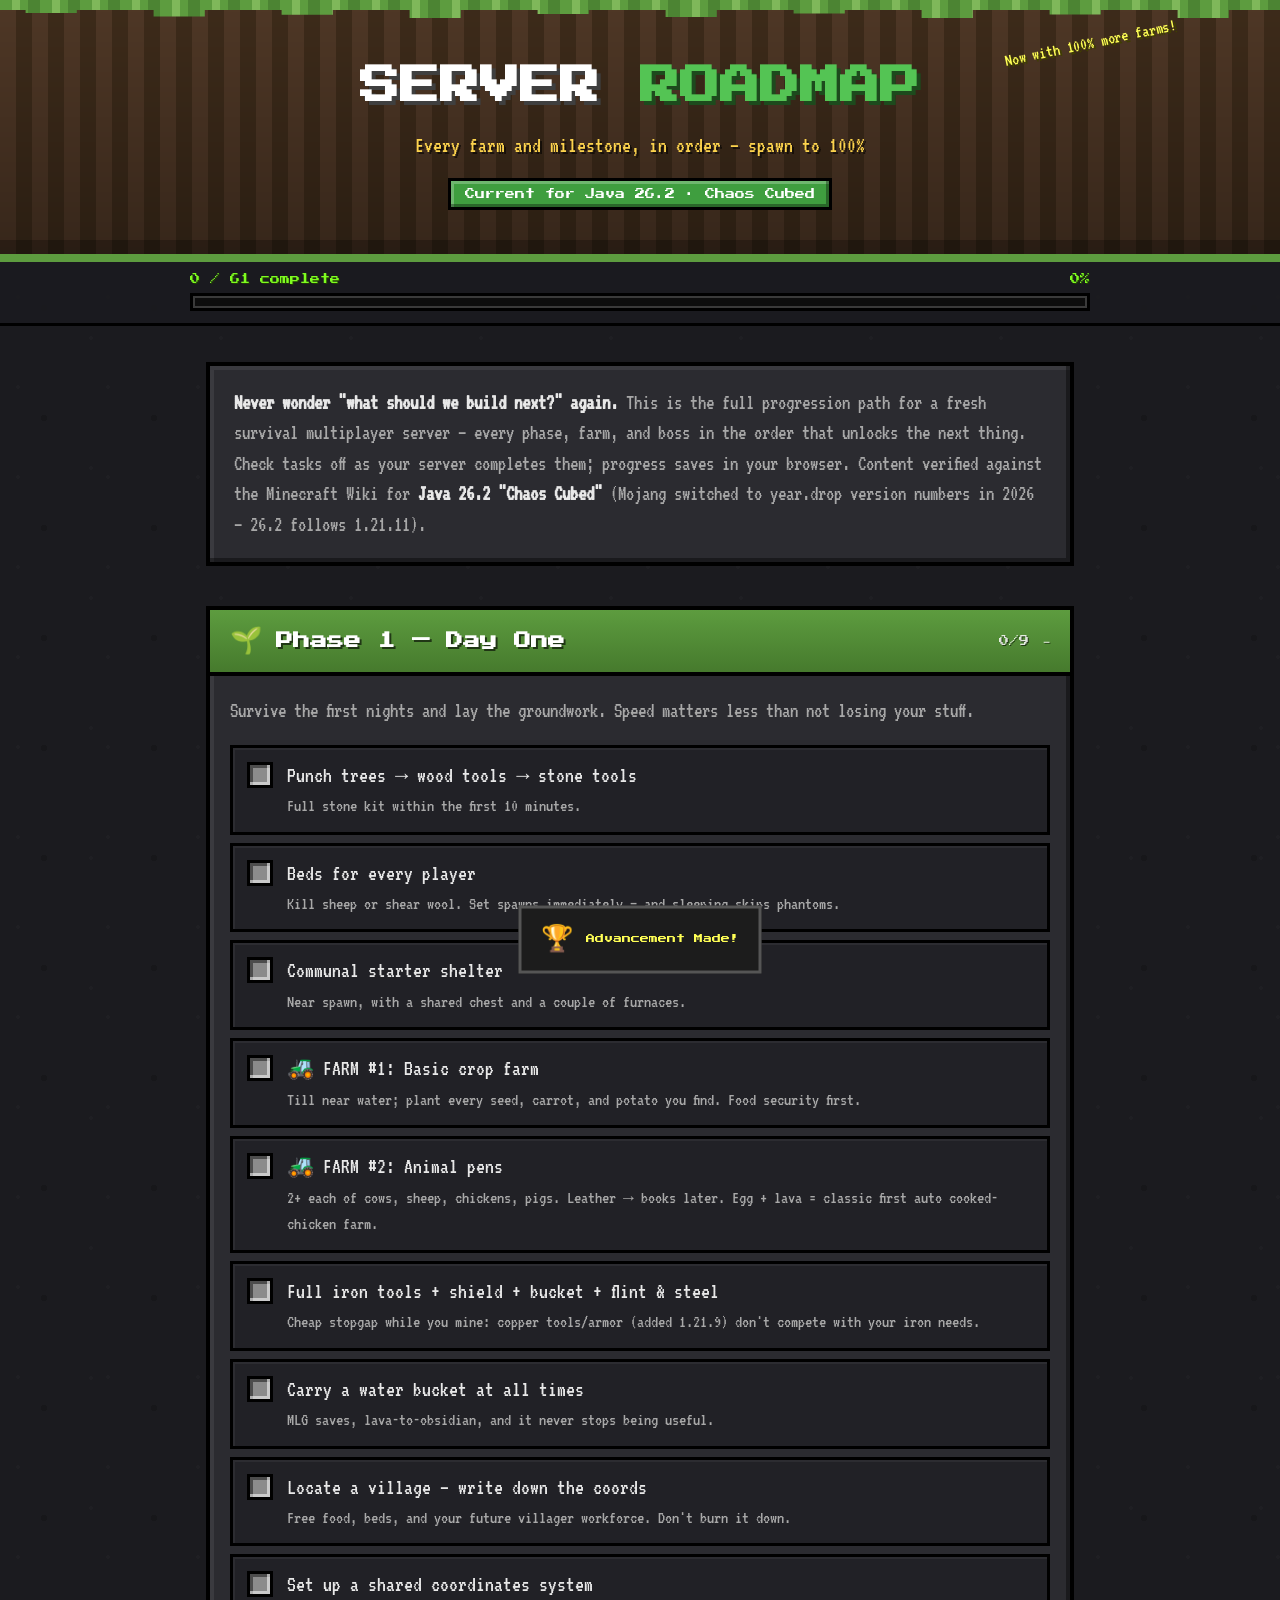
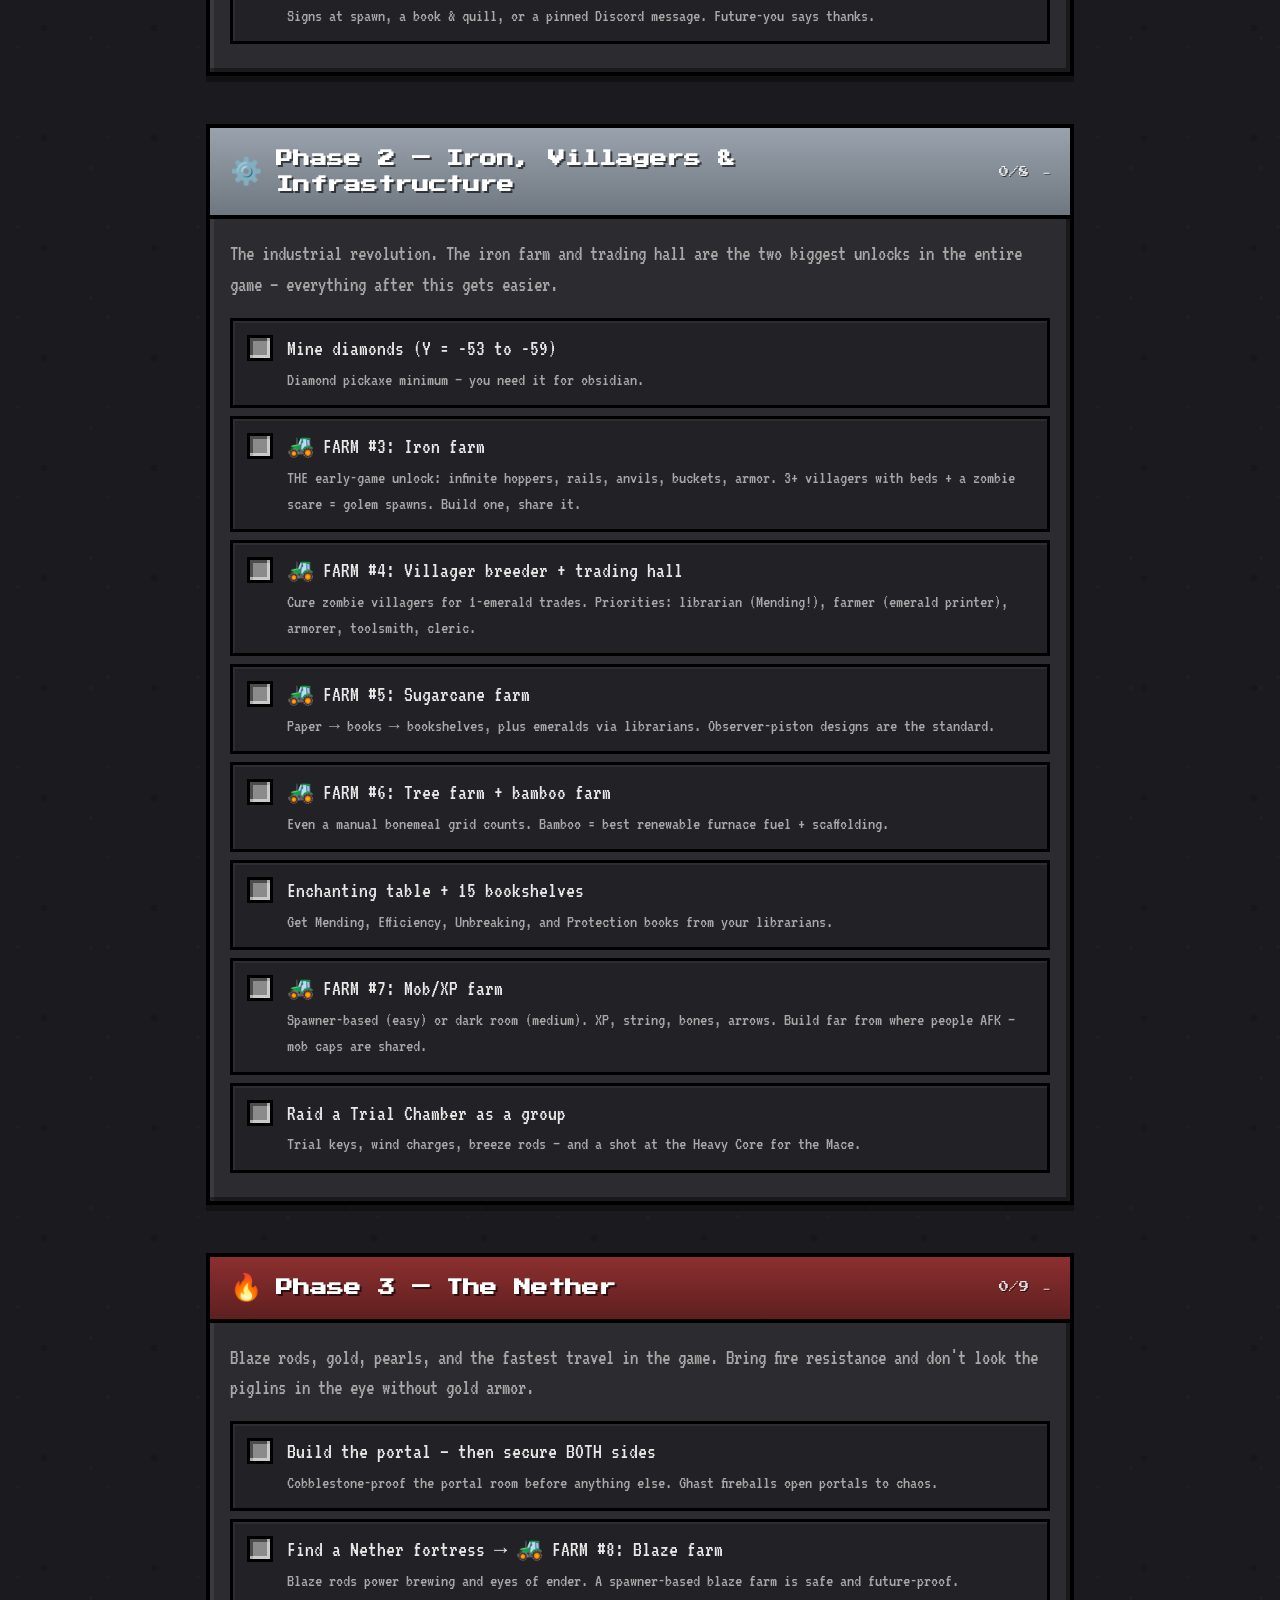
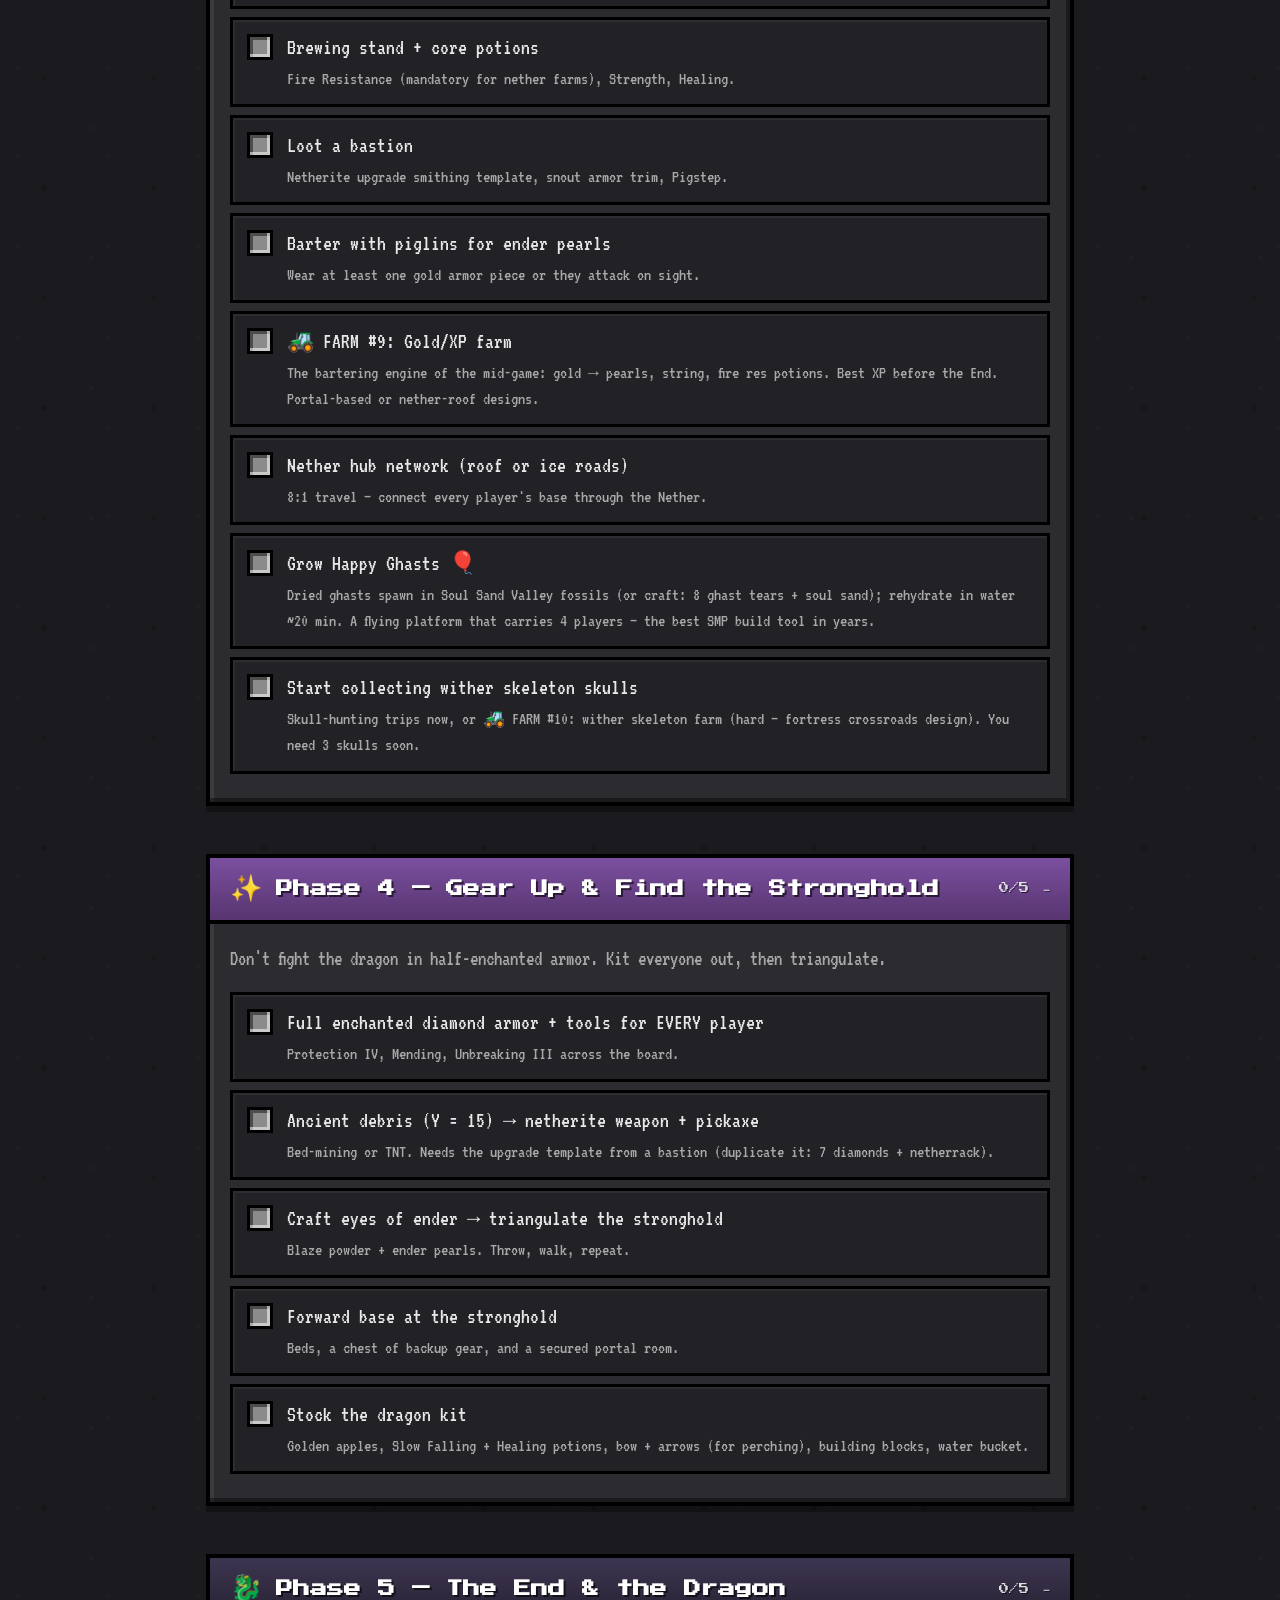
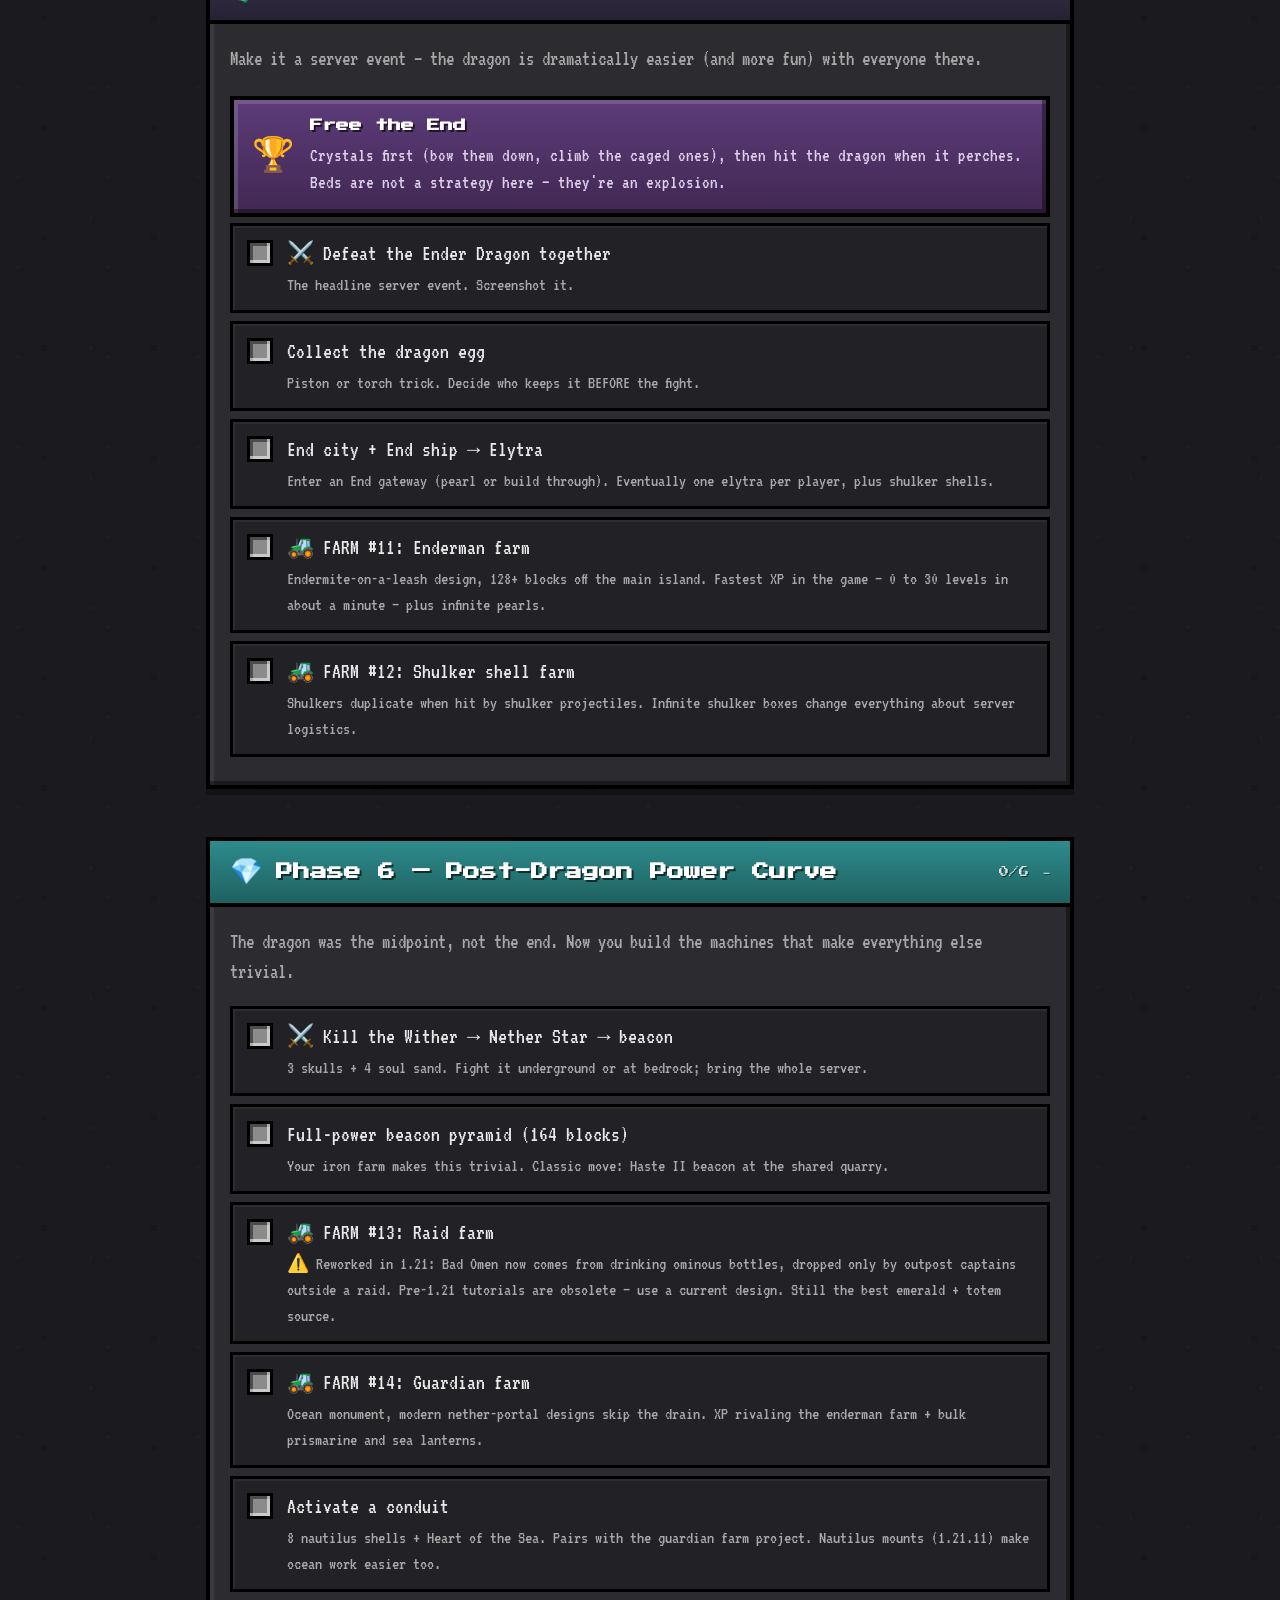
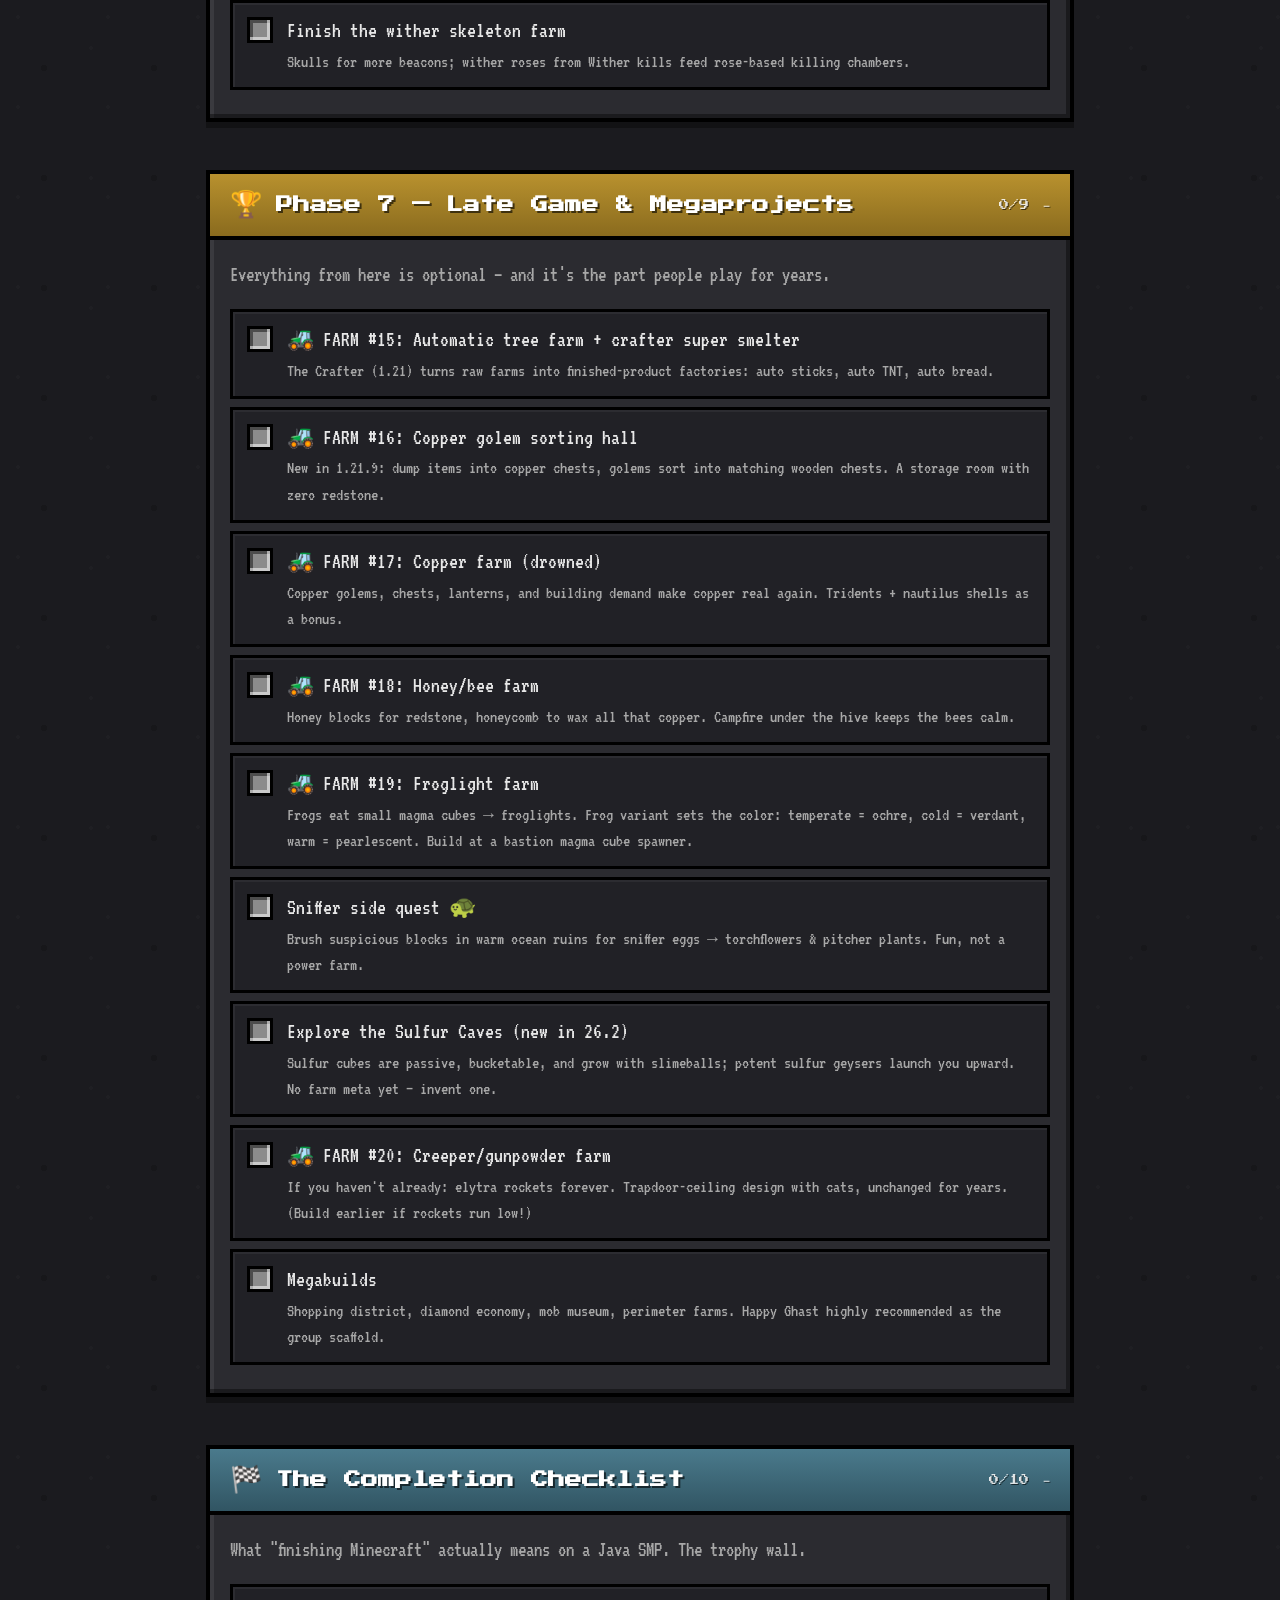
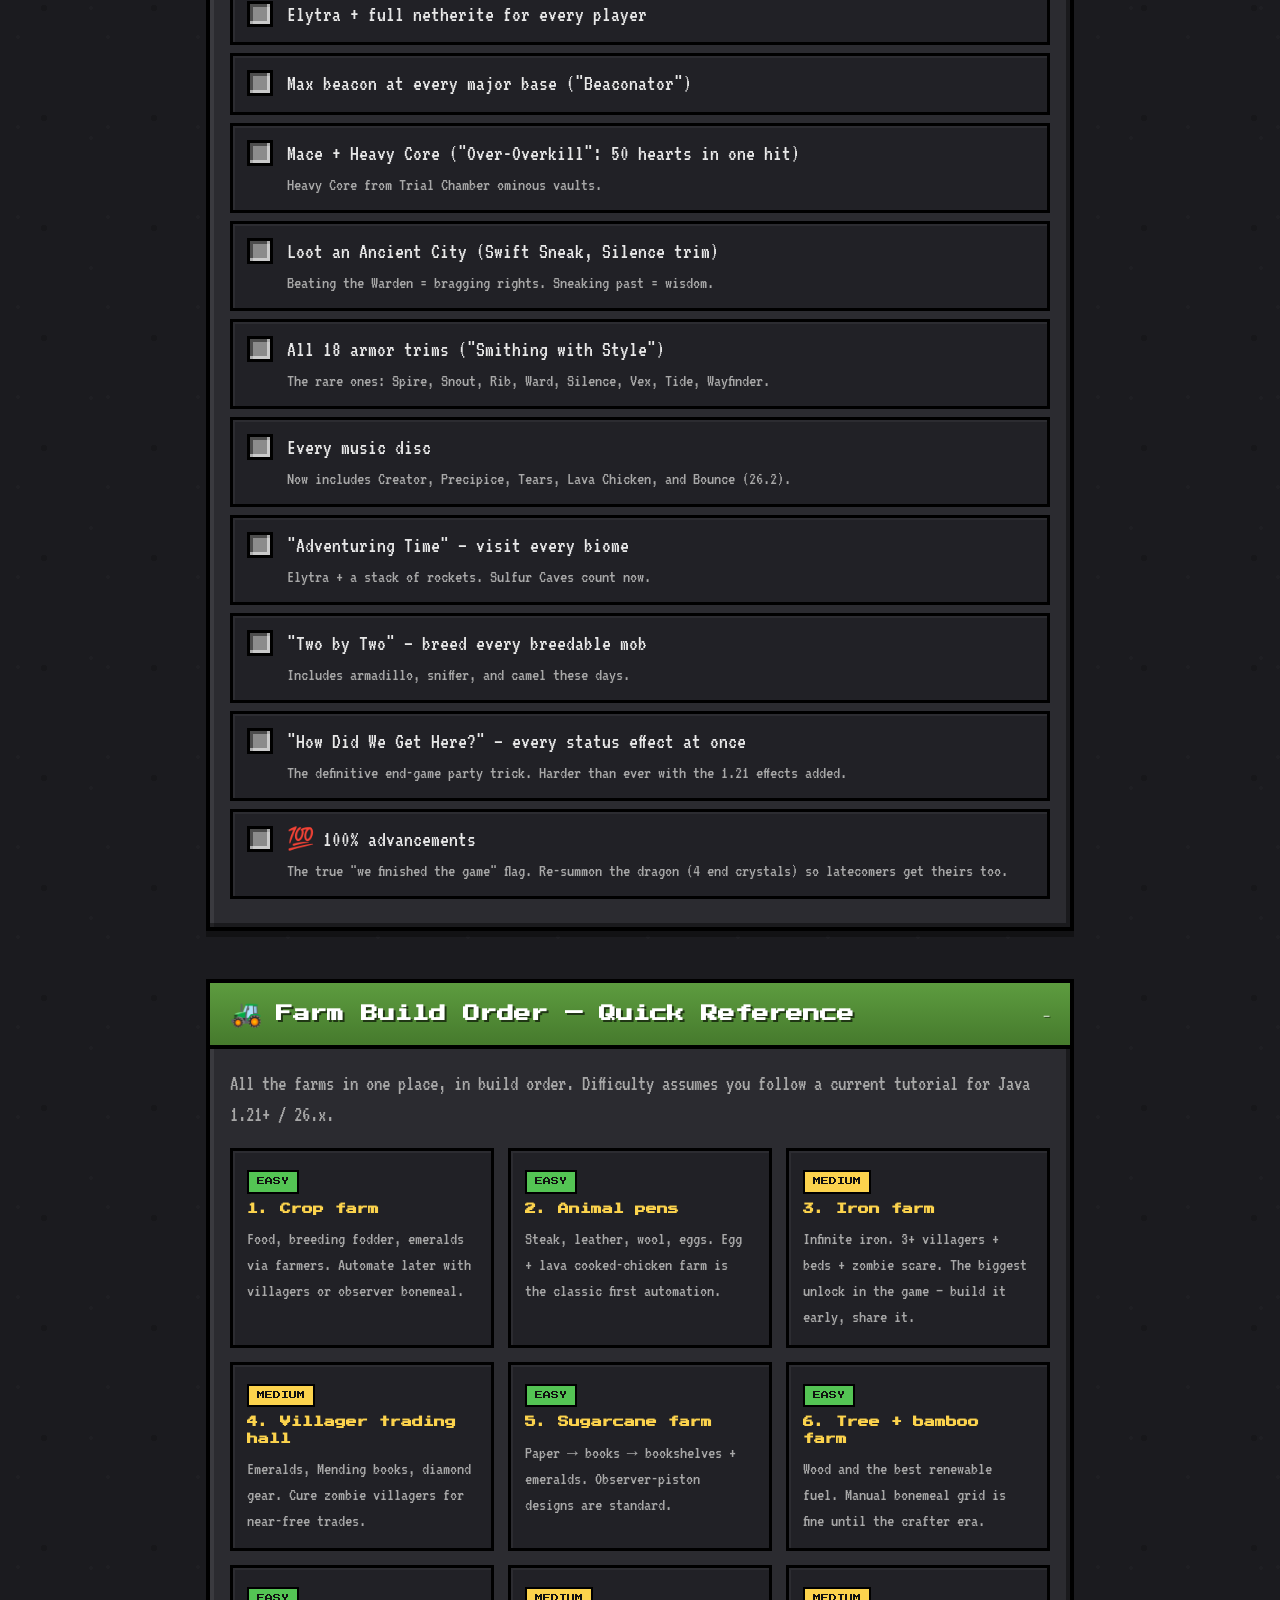
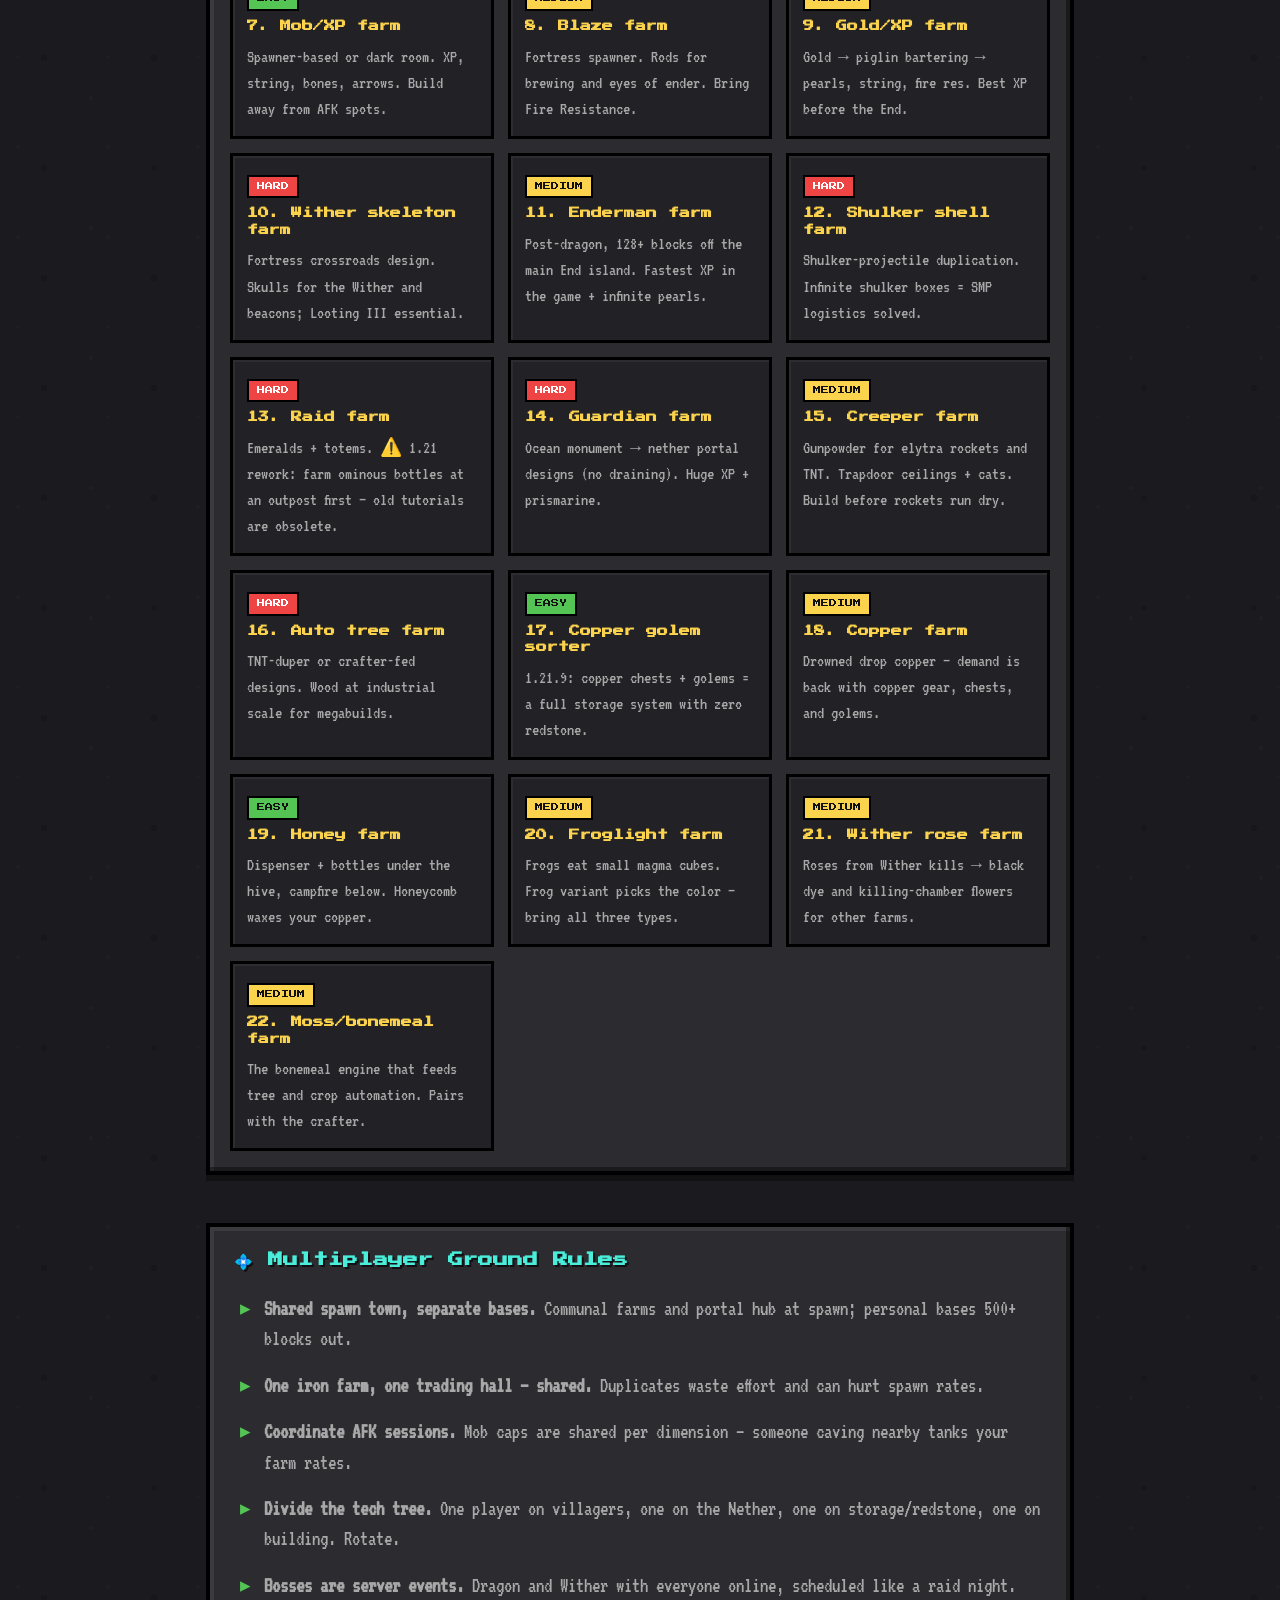
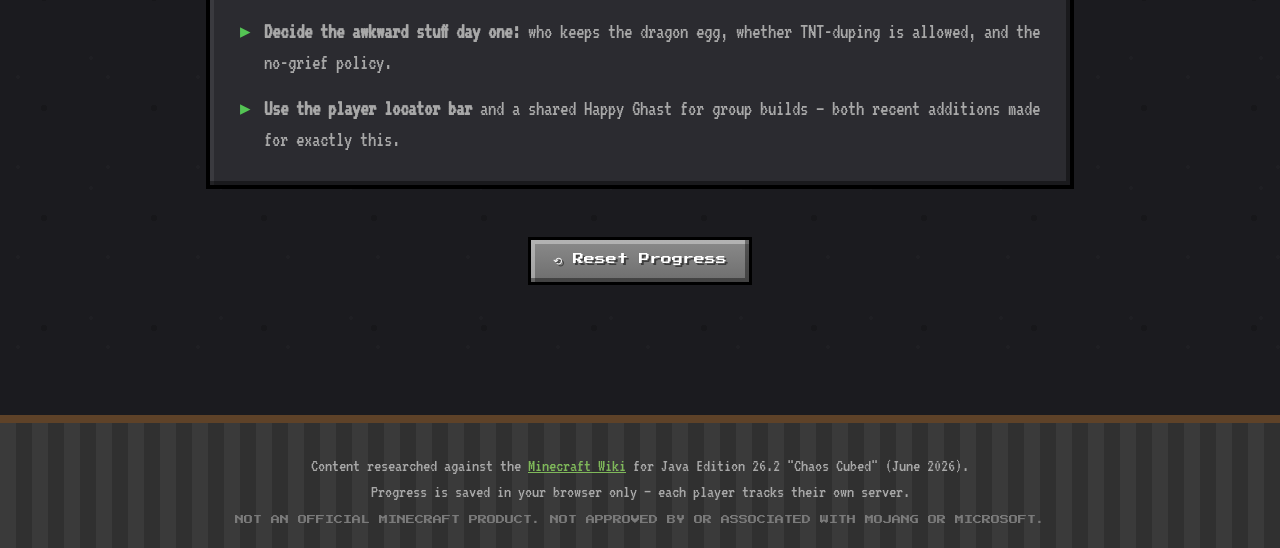
==== index.html @ c0d3e0d9 "Minecraft SMP server roadmap site — ordered farms and milestones for Java 26.2 Co-Authored-By: Claud" ====
<!DOCTYPE html>
<html lang="en">
<head>
  <meta charset="UTF-8">
  <meta name="viewport" content="width=device-width, initial-scale=1.0">
  <title>Server Roadmap — Spawn to 100%</title>
  <meta name="description" content="An ordered Minecraft survival multiplayer roadmap: every farm to build and every milestone to hit, from punching your first tree to 100% completion. Current for Java 26.2 (Chaos Cubed).">
  <link rel="icon" href="data:image/svg+xml,<svg xmlns=%22http://www.w3.org/2000/svg%22 viewBox=%220 0 100 100%22><text y=%22.9em%22 font-size=%2290%22>⛏️</text></svg>">
  <link rel="preconnect" href="https://fonts.googleapis.com">
  <link rel="preconnect" href="https://fonts.gstatic.com" crossorigin>
  <link href="https://fonts.googleapis.com/css2?family=Press+Start+2P&family=VT323&display=swap" rel="stylesheet">
  <link rel="stylesheet" href="style.css">
</head>
<body>

<header>
  <span class="splash" id="splash">Also try beating the game!</span>
  <h1>SERVER <span class="accent">ROADMAP</span></h1>
  <p class="subtitle">Every farm and milestone, in order — spawn to 100%</p>
  <span class="version-badge">Current for Java 26.2 · Chaos Cubed</span>
</header>

<div class="progress-wrap">
  <div class="progress-inner">
    <div class="progress-label">
      <span id="progress-text">0 / 0 complete</span>
      <span id="progress-pct">0%</span>
    </div>
    <div class="xp-bar"><div class="xp-fill" id="xp-fill"></div></div>
  </div>
</div>

<main>

  <section class="intro">
    <p><strong>Never wonder "what should we build next?" again.</strong> This is the full progression path for a fresh survival multiplayer server — every phase, farm, and boss in the order that unlocks the next thing. Check tasks off as your server completes them; progress saves in your browser. Content verified against the Minecraft Wiki for <strong>Java 26.2 "Chaos Cubed"</strong> (Mojang switched to year.drop version numbers in 2026 — 26.2 follows 1.21.11).</p>
  </section>

  <!-- ================= PHASE 1 ================= -->
  <section class="phase" data-theme="grass">
    <div class="phase-header">
      <span class="phase-icon">🌱</span>
      <h2>Phase 1 — Day One</h2>
      <span class="phase-count">0/9</span>
      <span class="phase-toggle">−</span>
    </div>
    <div class="phase-body">
      <p class="phase-desc">Survive the first nights and lay the groundwork. Speed matters less than not losing your stuff.</p>
      <ul class="task-list">
        <li class="task" data-id="p1-tools"><input type="checkbox"><div class="task-text"><div class="task-title">Punch trees → wood tools → stone tools</div><div class="task-note">Full stone kit within the first 10 minutes.</div></div></li>
        <li class="task" data-id="p1-beds"><input type="checkbox"><div class="task-text"><div class="task-title">Beds for every player</div><div class="task-note">Kill sheep or shear wool. Set spawns immediately — and sleeping skips phantoms.</div></div></li>
        <li class="task" data-id="p1-shelter"><input type="checkbox"><div class="task-text"><div class="task-title">Communal starter shelter</div><div class="task-note">Near spawn, with a shared chest and a couple of furnaces.</div></div></li>
        <li class="task" data-id="p1-crops"><input type="checkbox"><div class="task-text"><div class="task-title">🚜 FARM #1: Basic crop farm</div><div class="task-note">Till near water; plant every seed, carrot, and potato you find. Food security first.</div></div></li>
        <li class="task" data-id="p1-animals"><input type="checkbox"><div class="task-text"><div class="task-title">🚜 FARM #2: Animal pens</div><div class="task-note">2+ each of cows, sheep, chickens, pigs. Leather → books later. Egg + lava = classic first auto cooked-chicken farm.</div></div></li>
        <li class="task" data-id="p1-iron"><input type="checkbox"><div class="task-text"><div class="task-title">Full iron tools + shield + bucket + flint &amp; steel</div><div class="task-note">Cheap stopgap while you mine: copper tools/armor (added 1.21.9) don't compete with your iron needs.</div></div></li>
        <li class="task" data-id="p1-water"><input type="checkbox"><div class="task-text"><div class="task-title">Carry a water bucket at all times</div><div class="task-note">MLG saves, lava-to-obsidian, and it never stops being useful.</div></div></li>
        <li class="task" data-id="p1-village"><input type="checkbox"><div class="task-text"><div class="task-title">Locate a village — write down the coords</div><div class="task-note">Free food, beds, and your future villager workforce. Don't burn it down.</div></div></li>
        <li class="task" data-id="p1-coords"><input type="checkbox"><div class="task-text"><div class="task-title">Set up a shared coordinates system</div><div class="task-note">Signs at spawn, a book &amp; quill, or a pinned Discord message. Future-you says thanks.</div></div></li>
      </ul>
    </div>
  </section>

  <!-- ================= PHASE 2 ================= -->
  <section class="phase" data-theme="iron">
    <div class="phase-header">
      <span class="phase-icon">⚙️</span>
      <h2>Phase 2 — Iron, Villagers &amp; Infrastructure</h2>
      <span class="phase-count">0/8</span>
      <span class="phase-toggle">−</span>
    </div>
    <div class="phase-body">
      <p class="phase-desc">The industrial revolution. The iron farm and trading hall are the two biggest unlocks in the entire game — everything after this gets easier.</p>
      <ul class="task-list">
        <li class="task" data-id="p2-diamonds"><input type="checkbox"><div class="task-text"><div class="task-title">Mine diamonds (Y = -53 to -59)</div><div class="task-note">Diamond pickaxe minimum — you need it for obsidian.</div></div></li>
        <li class="task" data-id="p2-ironfarm"><input type="checkbox"><div class="task-text"><div class="task-title">🚜 FARM #3: Iron farm</div><div class="task-note">THE early-game unlock: infinite hoppers, rails, anvils, buckets, armor. 3+ villagers with beds + a zombie scare = golem spawns. Build one, share it.</div></div></li>
        <li class="task" data-id="p2-trading"><input type="checkbox"><div class="task-text"><div class="task-title">🚜 FARM #4: Villager breeder + trading hall</div><div class="task-note">Cure zombie villagers for 1-emerald trades. Priorities: librarian (Mending!), farmer (emerald printer), armorer, toolsmith, cleric.</div></div></li>
        <li class="task" data-id="p2-sugarcane"><input type="checkbox"><div class="task-text"><div class="task-title">🚜 FARM #5: Sugarcane farm</div><div class="task-note">Paper → books → bookshelves, plus emeralds via librarians. Observer-piston designs are the standard.</div></div></li>
        <li class="task" data-id="p2-trees"><input type="checkbox"><div class="task-text"><div class="task-title">🚜 FARM #6: Tree farm + bamboo farm</div><div class="task-note">Even a manual bonemeal grid counts. Bamboo = best renewable furnace fuel + scaffolding.</div></div></li>
        <li class="task" data-id="p2-enchant"><input type="checkbox"><div class="task-text"><div class="task-title">Enchanting table + 15 bookshelves</div><div class="task-note">Get Mending, Efficiency, Unbreaking, and Protection books from your librarians.</div></div></li>
        <li class="task" data-id="p2-mobfarm"><input type="checkbox"><div class="task-text"><div class="task-title">🚜 FARM #7: Mob/XP farm</div><div class="task-note">Spawner-based (easy) or dark room (medium). XP, string, bones, arrows. Build far from where people AFK — mob caps are shared.</div></div></li>
        <li class="task" data-id="p2-trial"><input type="checkbox"><div class="task-text"><div class="task-title">Raid a Trial Chamber as a group</div><div class="task-note">Trial keys, wind charges, breeze rods — and a shot at the Heavy Core for the Mace.</div></div></li>
      </ul>
    </div>
  </section>

  <!-- ================= PHASE 3 ================= -->
  <section class="phase" data-theme="nether">
    <div class="phase-header">
      <span class="phase-icon">🔥</span>
      <h2>Phase 3 — The Nether</h2>
      <span class="phase-count">0/9</span>
      <span class="phase-toggle">−</span>
    </div>
    <div class="phase-body">
      <p class="phase-desc">Blaze rods, gold, pearls, and the fastest travel in the game. Bring fire resistance and don't look the piglins in the eye without gold armor.</p>
      <ul class="task-list">
        <li class="task" data-id="p3-portal"><input type="checkbox"><div class="task-text"><div class="task-title">Build the portal — then secure BOTH sides</div><div class="task-note">Cobblestone-proof the portal room before anything else. Ghast fireballs open portals to chaos.</div></div></li>
        <li class="task" data-id="p3-fortress"><input type="checkbox"><div class="task-text"><div class="task-title">Find a Nether fortress → 🚜 FARM #8: Blaze farm</div><div class="task-note">Blaze rods power brewing and eyes of ender. A spawner-based blaze farm is safe and future-proof.</div></div></li>
        <li class="task" data-id="p3-brewing"><input type="checkbox"><div class="task-text"><div class="task-title">Brewing stand + core potions</div><div class="task-note">Fire Resistance (mandatory for nether farms), Strength, Healing.</div></div></li>
        <li class="task" data-id="p3-bastion"><input type="checkbox"><div class="task-text"><div class="task-title">Loot a bastion</div><div class="task-note">Netherite upgrade smithing template, snout armor trim, Pigstep.</div></div></li>
        <li class="task" data-id="p3-barter"><input type="checkbox"><div class="task-text"><div class="task-title">Barter with piglins for ender pearls</div><div class="task-note">Wear at least one gold armor piece or they attack on sight.</div></div></li>
        <li class="task" data-id="p3-goldfarm"><input type="checkbox"><div class="task-text"><div class="task-title">🚜 FARM #9: Gold/XP farm</div><div class="task-note">The bartering engine of the mid-game: gold → pearls, string, fire res potions. Best XP before the End. Portal-based or nether-roof designs.</div></div></li>
        <li class="task" data-id="p3-hub"><input type="checkbox"><div class="task-text"><div class="task-title">Nether hub network (roof or ice roads)</div><div class="task-note">8:1 travel — connect every player's base through the Nether.</div></div></li>
        <li class="task" data-id="p3-ghast"><input type="checkbox"><div class="task-text"><div class="task-title">Grow Happy Ghasts 🎈</div><div class="task-note">Dried ghasts spawn in Soul Sand Valley fossils (or craft: 8 ghast tears + soul sand); rehydrate in water ~20 min. A flying platform that carries 4 players — the best SMP build tool in years.</div></div></li>
        <li class="task" data-id="p3-wskulls"><input type="checkbox"><div class="task-text"><div class="task-title">Start collecting wither skeleton skulls</div><div class="task-note">Skull-hunting trips now, or 🚜 FARM #10: wither skeleton farm (hard — fortress crossroads design). You need 3 skulls soon.</div></div></li>
      </ul>
    </div>
  </section>

  <!-- ================= PHASE 4 ================= -->
  <section class="phase" data-theme="enchant">
    <div class="phase-header">
      <span class="phase-icon">✨</span>
      <h2>Phase 4 — Gear Up &amp; Find the Stronghold</h2>
      <span class="phase-count">0/5</span>
      <span class="phase-toggle">−</span>
    </div>
    <div class="phase-body">
      <p class="phase-desc">Don't fight the dragon in half-enchanted armor. Kit everyone out, then triangulate.</p>
      <ul class="task-list">
        <li class="task" data-id="p4-armor"><input type="checkbox"><div class="task-text"><div class="task-title">Full enchanted diamond armor + tools for EVERY player</div><div class="task-note">Protection IV, Mending, Unbreaking III across the board.</div></div></li>
        <li class="task" data-id="p4-netherite"><input type="checkbox"><div class="task-text"><div class="task-title">Ancient debris (Y = 15) → netherite weapon + pickaxe</div><div class="task-note">Bed-mining or TNT. Needs the upgrade template from a bastion (duplicate it: 7 diamonds + netherrack).</div></div></li>
        <li class="task" data-id="p4-eyes"><input type="checkbox"><div class="task-text"><div class="task-title">Craft eyes of ender → triangulate the stronghold</div><div class="task-note">Blaze powder + ender pearls. Throw, walk, repeat.</div></div></li>
        <li class="task" data-id="p4-base"><input type="checkbox"><div class="task-text"><div class="task-title">Forward base at the stronghold</div><div class="task-note">Beds, a chest of backup gear, and a secured portal room.</div></div></li>
        <li class="task" data-id="p4-stock"><input type="checkbox"><div class="task-text"><div class="task-title">Stock the dragon kit</div><div class="task-note">Golden apples, Slow Falling + Healing potions, bow + arrows (for perching), building blocks, water bucket.</div></div></li>
      </ul>
    </div>
  </section>

  <!-- ================= PHASE 5 ================= -->
  <section class="phase" data-theme="end">
    <div class="phase-header">
      <span class="phase-icon">🐉</span>
      <h2>Phase 5 — The End &amp; the Dragon</h2>
      <span class="phase-count">0/5</span>
      <span class="phase-toggle">−</span>
    </div>
    <div class="phase-body">
      <p class="phase-desc">Make it a server event — the dragon is dramatically easier (and more fun) with everyone there.</p>
      <div class="milestone">
        <span class="m-icon">🏆</span>
        <div class="m-text"><h3>Free the End</h3><p>Crystals first (bow them down, climb the caged ones), then hit the dragon when it perches. Beds are not a strategy here — they're an explosion.</p></div>
      </div>
      <ul class="task-list">
        <li class="task" data-id="p5-dragon"><input type="checkbox"><div class="task-text"><div class="task-title">⚔️ Defeat the Ender Dragon together</div><div class="task-note">The headline server event. Screenshot it.</div></div></li>
        <li class="task" data-id="p5-egg"><input type="checkbox"><div class="task-text"><div class="task-title">Collect the dragon egg</div><div class="task-note">Piston or torch trick. Decide who keeps it BEFORE the fight.</div></div></li>
        <li class="task" data-id="p5-elytra"><input type="checkbox"><div class="task-text"><div class="task-title">End city + End ship → Elytra</div><div class="task-note">Enter an End gateway (pearl or build through). Eventually one elytra per player, plus shulker shells.</div></div></li>
        <li class="task" data-id="p5-enderman"><input type="checkbox"><div class="task-text"><div class="task-title">🚜 FARM #11: Enderman farm</div><div class="task-note">Endermite-on-a-leash design, 128+ blocks off the main island. Fastest XP in the game — 0 to 30 levels in about a minute — plus infinite pearls.</div></div></li>
        <li class="task" data-id="p5-shulker"><input type="checkbox"><div class="task-text"><div class="task-title">🚜 FARM #12: Shulker shell farm</div><div class="task-note">Shulkers duplicate when hit by shulker projectiles. Infinite shulker boxes change everything about server logistics.</div></div></li>
      </ul>
    </div>
  </section>

  <!-- ================= PHASE 6 ================= -->
  <section class="phase" data-theme="beacon">
    <div class="phase-header">
      <span class="phase-icon">💎</span>
      <h2>Phase 6 — Post-Dragon Power Curve</h2>
      <span class="phase-count">0/6</span>
      <span class="phase-toggle">−</span>
    </div>
    <div class="phase-body">
      <p class="phase-desc">The dragon was the midpoint, not the end. Now you build the machines that make everything else trivial.</p>
      <ul class="task-list">
        <li class="task" data-id="p6-wither"><input type="checkbox"><div class="task-text"><div class="task-title">⚔️ Kill the Wither → Nether Star → beacon</div><div class="task-note">3 skulls + 4 soul sand. Fight it underground or at bedrock; bring the whole server.</div></div></li>
        <li class="task" data-id="p6-beacon"><input type="checkbox"><div class="task-text"><div class="task-title">Full-power beacon pyramid (164 blocks)</div><div class="task-note">Your iron farm makes this trivial. Classic move: Haste II beacon at the shared quarry.</div></div></li>
        <li class="task" data-id="p6-raid"><input type="checkbox"><div class="task-text"><div class="task-title">🚜 FARM #13: Raid farm</div><div class="task-note">⚠️ Reworked in 1.21: Bad Omen now comes from drinking ominous bottles, dropped only by outpost captains outside a raid. Pre-1.21 tutorials are obsolete — use a current design. Still the best emerald + totem source.</div></div></li>
        <li class="task" data-id="p6-guardian"><input type="checkbox"><div class="task-text"><div class="task-title">🚜 FARM #14: Guardian farm</div><div class="task-note">Ocean monument, modern nether-portal designs skip the drain. XP rivaling the enderman farm + bulk prismarine and sea lanterns.</div></div></li>
        <li class="task" data-id="p6-conduit"><input type="checkbox"><div class="task-text"><div class="task-title">Activate a conduit</div><div class="task-note">8 nautilus shells + Heart of the Sea. Pairs with the guardian farm project. Nautilus mounts (1.21.11) make ocean work easier too.</div></div></li>
        <li class="task" data-id="p6-wskelly"><input type="checkbox"><div class="task-text"><div class="task-title">Finish the wither skeleton farm</div><div class="task-note">Skulls for more beacons; wither roses from Wither kills feed rose-based killing chambers.</div></div></li>
      </ul>
    </div>
  </section>

  <!-- ================= PHASE 7 ================= -->
  <section class="phase" data-theme="gold">
    <div class="phase-header">
      <span class="phase-icon">🏆</span>
      <h2>Phase 7 — Late Game &amp; Megaprojects</h2>
      <span class="phase-count">0/9</span>
      <span class="phase-toggle">−</span>
    </div>
    <div class="phase-body">
      <p class="phase-desc">Everything from here is optional — and it's the part people play for years.</p>
      <ul class="task-list">
        <li class="task" data-id="p7-autotree"><input type="checkbox"><div class="task-text"><div class="task-title">🚜 FARM #15: Automatic tree farm + crafter super smelter</div><div class="task-note">The Crafter (1.21) turns raw farms into finished-product factories: auto sticks, auto TNT, auto bread.</div></div></li>
        <li class="task" data-id="p7-sorting"><input type="checkbox"><div class="task-text"><div class="task-title">🚜 FARM #16: Copper golem sorting hall</div><div class="task-note">New in 1.21.9: dump items into copper chests, golems sort into matching wooden chests. A storage room with zero redstone.</div></div></li>
        <li class="task" data-id="p7-copper"><input type="checkbox"><div class="task-text"><div class="task-title">🚜 FARM #17: Copper farm (drowned)</div><div class="task-note">Copper golems, chests, lanterns, and building demand make copper real again. Tridents + nautilus shells as a bonus.</div></div></li>
        <li class="task" data-id="p7-honey"><input type="checkbox"><div class="task-text"><div class="task-title">🚜 FARM #18: Honey/bee farm</div><div class="task-note">Honey blocks for redstone, honeycomb to wax all that copper. Campfire under the hive keeps the bees calm.</div></div></li>
        <li class="task" data-id="p7-froglight"><input type="checkbox"><div class="task-text"><div class="task-title">🚜 FARM #19: Froglight farm</div><div class="task-note">Frogs eat small magma cubes → froglights. Frog variant sets the color: temperate = ochre, cold = verdant, warm = pearlescent. Build at a bastion magma cube spawner.</div></div></li>
        <li class="task" data-id="p7-sniffer"><input type="checkbox"><div class="task-text"><div class="task-title">Sniffer side quest 🐢</div><div class="task-note">Brush suspicious blocks in warm ocean ruins for sniffer eggs → torchflowers &amp; pitcher plants. Fun, not a power farm.</div></div></li>
        <li class="task" data-id="p7-sulfur"><input type="checkbox"><div class="task-text"><div class="task-title">Explore the Sulfur Caves (new in 26.2)</div><div class="task-note">Sulfur cubes are passive, bucketable, and grow with slimeballs; potent sulfur geysers launch you upward. No farm meta yet — invent one.</div></div></li>
        <li class="task" data-id="p7-creeper"><input type="checkbox"><div class="task-text"><div class="task-title">🚜 FARM #20: Creeper/gunpowder farm</div><div class="task-note">If you haven't already: elytra rockets forever. Trapdoor-ceiling design with cats, unchanged for years. (Build earlier if rockets run low!)</div></div></li>
        <li class="task" data-id="p7-mega"><input type="checkbox"><div class="task-text"><div class="task-title">Megabuilds</div><div class="task-note">Shopping district, diamond economy, mob museum, perimeter farms. Happy Ghast highly recommended as the group scaffold.</div></div></li>
      </ul>
    </div>
  </section>

  <!-- ================= COMPLETION ================= -->
  <section class="phase" data-theme="elytra">
    <div class="phase-header">
      <span class="phase-icon">🏁</span>
      <h2>The Completion Checklist</h2>
      <span class="phase-count">0/10</span>
      <span class="phase-toggle">−</span>
    </div>
    <div class="phase-body">
      <p class="phase-desc">What "finishing Minecraft" actually means on a Java SMP. The trophy wall.</p>
      <ul class="task-list">
        <li class="task" data-id="c-elytra-all"><input type="checkbox"><div class="task-text"><div class="task-title">Elytra + full netherite for every player</div></div></li>
        <li class="task" data-id="c-beacon"><input type="checkbox"><div class="task-text"><div class="task-title">Max beacon at every major base ("Beaconator")</div></div></li>
        <li class="task" data-id="c-mace"><input type="checkbox"><div class="task-text"><div class="task-title">Mace + Heavy Core ("Over-Overkill": 50 hearts in one hit)</div><div class="task-note">Heavy Core from Trial Chamber ominous vaults.</div></div></li>
        <li class="task" data-id="c-warden"><input type="checkbox"><div class="task-text"><div class="task-title">Loot an Ancient City (Swift Sneak, Silence trim)</div><div class="task-note">Beating the Warden = bragging rights. Sneaking past = wisdom.</div></div></li>
        <li class="task" data-id="c-trims"><input type="checkbox"><div class="task-text"><div class="task-title">All 18 armor trims ("Smithing with Style")</div><div class="task-note">The rare ones: Spire, Snout, Rib, Ward, Silence, Vex, Tide, Wayfinder.</div></div></li>
        <li class="task" data-id="c-discs"><input type="checkbox"><div class="task-text"><div class="task-title">Every music disc</div><div class="task-note">Now includes Creator, Precipice, Tears, Lava Chicken, and Bounce (26.2).</div></div></li>
        <li class="task" data-id="c-biomes"><input type="checkbox"><div class="task-text"><div class="task-title">"Adventuring Time" — visit every biome</div><div class="task-note">Elytra + a stack of rockets. Sulfur Caves count now.</div></div></li>
        <li class="task" data-id="c-2by2"><input type="checkbox"><div class="task-text"><div class="task-title">"Two by Two" — breed every breedable mob</div><div class="task-note">Includes armadillo, sniffer, and camel these days.</div></div></li>
        <li class="task" data-id="c-hdwgh"><input type="checkbox"><div class="task-text"><div class="task-title">"How Did We Get Here?" — every status effect at once</div><div class="task-note">The definitive end-game party trick. Harder than ever with the 1.21 effects added.</div></div></li>
        <li class="task" data-id="c-100"><input type="checkbox"><div class="task-text"><div class="task-title">💯 100% advancements</div><div class="task-note">The true "we finished the game" flag. Re-summon the dragon (4 end crystals) so latecomers get theirs too.</div></div></li>
      </ul>
    </div>
  </section>

  <!-- ================= FARM ORDER REFERENCE ================= -->
  <section class="phase" data-theme="grass">
    <div class="phase-header">
      <span class="phase-icon">🚜</span>
      <h2>Farm Build Order — Quick Reference</h2>
      <span class="phase-count"></span>
      <span class="phase-toggle">−</span>
    </div>
    <div class="phase-body">
      <p class="phase-desc">All the farms in one place, in build order. Difficulty assumes you follow a current tutorial for Java 1.21+ / 26.x.</p>
      <div class="farm-grid">
        <div class="farm-card"><span class="badge easy">EASY</span><h3>1. Crop farm</h3><p>Food, breeding fodder, emeralds via farmers. Automate later with villagers or observer bonemeal.</p></div>
        <div class="farm-card"><span class="badge easy">EASY</span><h3>2. Animal pens</h3><p>Steak, leather, wool, eggs. Egg + lava cooked-chicken farm is the classic first automation.</p></div>
        <div class="farm-card"><span class="badge medium">MEDIUM</span><h3>3. Iron farm</h3><p>Infinite iron. 3+ villagers + beds + zombie scare. The biggest unlock in the game — build it early, share it.</p></div>
        <div class="farm-card"><span class="badge medium">MEDIUM</span><h3>4. Villager trading hall</h3><p>Emeralds, Mending books, diamond gear. Cure zombie villagers for near-free trades.</p></div>
        <div class="farm-card"><span class="badge easy">EASY</span><h3>5. Sugarcane farm</h3><p>Paper → books → bookshelves + emeralds. Observer-piston designs are standard.</p></div>
        <div class="farm-card"><span class="badge easy">EASY</span><h3>6. Tree + bamboo farm</h3><p>Wood and the best renewable fuel. Manual bonemeal grid is fine until the crafter era.</p></div>
        <div class="farm-card"><span class="badge easy">EASY</span><h3>7. Mob/XP farm</h3><p>Spawner-based or dark room. XP, string, bones, arrows. Build away from AFK spots.</p></div>
        <div class="farm-card"><span class="badge medium">MEDIUM</span><h3>8. Blaze farm</h3><p>Fortress spawner. Rods for brewing and eyes of ender. Bring Fire Resistance.</p></div>
        <div class="farm-card"><span class="badge medium">MEDIUM</span><h3>9. Gold/XP farm</h3><p>Gold → piglin bartering → pearls, string, fire res. Best XP before the End.</p></div>
        <div class="farm-card"><span class="badge hard">HARD</span><h3>10. Wither skeleton farm</h3><p>Fortress crossroads design. Skulls for the Wither and beacons; Looting III essential.</p></div>
        <div class="farm-card"><span class="badge medium">MEDIUM</span><h3>11. Enderman farm</h3><p>Post-dragon, 128+ blocks off the main End island. Fastest XP in the game + infinite pearls.</p></div>
        <div class="farm-card"><span class="badge hard">HARD</span><h3>12. Shulker shell farm</h3><p>Shulker-projectile duplication. Infinite shulker boxes = SMP logistics solved.</p></div>
        <div class="farm-card"><span class="badge hard">HARD</span><h3>13. Raid farm</h3><p>Emeralds + totems. ⚠️ 1.21 rework: farm ominous bottles at an outpost first — old tutorials are obsolete.</p></div>
        <div class="farm-card"><span class="badge hard">HARD</span><h3>14. Guardian farm</h3><p>Ocean monument → nether portal designs (no draining). Huge XP + prismarine.</p></div>
        <div class="farm-card"><span class="badge medium">MEDIUM</span><h3>15. Creeper farm</h3><p>Gunpowder for elytra rockets and TNT. Trapdoor ceilings + cats. Build before rockets run dry.</p></div>
        <div class="farm-card"><span class="badge hard">HARD</span><h3>16. Auto tree farm</h3><p>TNT-duper or crafter-fed designs. Wood at industrial scale for megabuilds.</p></div>
        <div class="farm-card"><span class="badge easy">EASY</span><h3>17. Copper golem sorter</h3><p>1.21.9: copper chests + golems = a full storage system with zero redstone.</p></div>
        <div class="farm-card"><span class="badge medium">MEDIUM</span><h3>18. Copper farm</h3><p>Drowned drop copper — demand is back with copper gear, chests, and golems.</p></div>
        <div class="farm-card"><span class="badge easy">EASY</span><h3>19. Honey farm</h3><p>Dispenser + bottles under the hive, campfire below. Honeycomb waxes your copper.</p></div>
        <div class="farm-card"><span class="badge medium">MEDIUM</span><h3>20. Froglight farm</h3><p>Frogs eat small magma cubes. Frog variant picks the color — bring all three types.</p></div>
        <div class="farm-card"><span class="badge medium">MEDIUM</span><h3>21. Wither rose farm</h3><p>Roses from Wither kills → black dye and killing-chamber flowers for other farms.</p></div>
        <div class="farm-card"><span class="badge medium">MEDIUM</span><h3>22. Moss/bonemeal farm</h3><p>The bonemeal engine that feeds tree and crop automation. Pairs with the crafter.</p></div>
      </div>
    </div>
  </section>

  <!-- ================= MULTIPLAYER TIPS ================= -->
  <section class="tips">
    <h2>💠 Multiplayer Ground Rules</h2>
    <ul>
      <li><strong>Shared spawn town, separate bases.</strong> Communal farms and portal hub at spawn; personal bases 500+ blocks out.</li>
      <li><strong>One iron farm, one trading hall — shared.</strong> Duplicates waste effort and can hurt spawn rates.</li>
      <li><strong>Coordinate AFK sessions.</strong> Mob caps are shared per dimension — someone caving nearby tanks your farm rates.</li>
      <li><strong>Divide the tech tree.</strong> One player on villagers, one on the Nether, one on storage/redstone, one on building. Rotate.</li>
      <li><strong>Bosses are server events.</strong> Dragon and Wither with everyone online, scheduled like a raid night.</li>
      <li><strong>Decide the awkward stuff day one:</strong> who keeps the dragon egg, whether TNT-duping is allowed, and the no-grief policy.</li>
      <li><strong>Use the player locator bar</strong> and a shared Happy Ghast for group builds — both recent additions made for exactly this.</li>
    </ul>
  </section>

  <div class="controls">
    <button class="mc-button" id="reset-btn">⟲ Reset Progress</button>
  </div>

</main>

<div class="toast" id="toast">
  <span class="t-icon">🏆</span>
  <div><div class="t-title">Advancement Made!</div><div class="t-msg"></div></div>
</div>

<footer>
  <p>Content researched against the <a href="https://minecraft.wiki" style="color:#7fb85a">Minecraft Wiki</a> for Java Edition 26.2 "Chaos Cubed" (June 2026).</p>
  <p>Progress is saved in your browser only — each player tracks their own server.</p>
  <p class="pixel">NOT AN OFFICIAL MINECRAFT PRODUCT. NOT APPROVED BY OR ASSOCIATED WITH MOJANG OR MICROSOFT.</p>
</footer>

<script src="script.js"></script>
</body>
</html>
---- style.css ----
/* ============================================
   Server Roadmap — Minecraft-themed stylesheet
   ============================================ */

:root {
  --bg: #1b1b1f;
  --bg-panel: #2b2b30;
  --bg-panel-dark: #212126;
  --bg-slot: #8b8b8b;
  --text: #e8e8e8;
  --text-dim: #a8a8a8;
  --mc-green: #54c454;
  --mc-green-dark: #3f9e3f;
  --xp-green: #7efc20;
  --grass: #5d9c3f;
  --grass-light: #7fb85a;
  --dirt: #79553a;
  --dirt-dark: #5e4228;
  --stone: #7a7a7a;
  --gold: #fcd34d;
  --diamond: #4aedd9;
  --redstone: #ef4444;
  --emerald: #34d399;
  --purple: #b57edc;
  --border-px: 4px;
}

* {
  margin: 0;
  padding: 0;
  box-sizing: border-box;
}

html {
  scroll-behavior: smooth;
}

body {
  background-color: var(--bg);
  /* subtle "cave" noise */
  background-image:
    radial-gradient(circle at 20% 30%, rgba(255,255,255,0.015) 0 2px, transparent 2px),
    radial-gradient(circle at 70% 60%, rgba(255,255,255,0.015) 0 2px, transparent 2px),
    radial-gradient(circle at 40% 80%, rgba(0,0,0,0.15) 0 3px, transparent 3px);
  background-size: 90px 90px, 130px 130px, 110px 110px;
  color: var(--text);
  font-family: 'VT323', monospace;
  font-size: 20px;
  line-height: 1.45;
  image-rendering: pixelated;
}

h1, h2, h3, .pixel {
  font-family: 'Press Start 2P', monospace;
  line-height: 1.5;
}

/* ---------- Header: grass block banner ---------- */

header {
  position: relative;
  text-align: center;
  padding: 56px 20px 44px;
  background:
    linear-gradient(rgba(0,0,0,0.35), rgba(0,0,0,0.55)),
    repeating-linear-gradient(90deg,
      var(--dirt) 0 16px, var(--dirt-dark) 16px 32px);
  border-bottom: 8px solid var(--grass);
  box-shadow: inset 0 -14px 0 rgba(0,0,0,0.25);
}

header::before {
  /* grass fringe hanging from the top */
  content: '';
  position: absolute;
  top: 0;
  left: 0;
  right: 0;
  height: 18px;
  background:
    repeating-linear-gradient(90deg,
      var(--grass) 0 12px,
      var(--grass-light) 12px 20px,
      var(--grass) 20px 28px,
      #4c8433 28px 40px);
  clip-path: polygon(
    0 0, 100% 0, 100% 55%, 96% 55%, 96% 100%, 92% 100%, 92% 55%,
    86% 55%, 86% 80%, 82% 80%, 82% 55%, 76% 55%, 76% 100%, 72% 100%,
    72% 55%, 66% 55%, 66% 75%, 62% 75%, 62% 55%, 56% 55%, 56% 95%,
    52% 95%, 52% 55%, 46% 55%, 46% 78%, 42% 78%, 42% 55%, 36% 55%,
    36% 100%, 32% 100%, 32% 55%, 26% 55%, 26% 82%, 22% 82%, 22% 55%,
    16% 55%, 16% 92%, 12% 92%, 12% 55%, 6% 55%, 6% 72%, 2% 72%, 2% 55%, 0 55%);
}

header h1 {
  font-size: clamp(20px, 4.5vw, 40px);
  color: #fff;
  text-shadow: 4px 4px 0 #3f3f3f;
  margin-bottom: 14px;
}

header h1 .accent { color: var(--mc-green); text-shadow: 4px 4px 0 #1d4a1d; }

header .subtitle {
  font-size: 22px;
  color: var(--gold);
  text-shadow: 2px 2px 0 rgba(0,0,0,0.6);
}

header .version-badge {
  display: inline-block;
  margin-top: 16px;
  padding: 6px 14px;
  font-family: 'Press Start 2P', monospace;
  font-size: 10px;
  color: #fff;
  background: var(--mc-green-dark);
  border: 3px solid #000;
  box-shadow: inset -3px -3px 0 rgba(0,0,0,0.35), inset 3px 3px 0 rgba(255,255,255,0.25);
}

/* splash text, Minecraft-menu style */
.splash {
  position: absolute;
  right: 8%;
  top: 30px;
  transform: rotate(-12deg);
  color: #ffff55;
  font-size: 18px;
  text-shadow: 2px 2px 0 #3f3f00;
  animation: splashPulse 0.7s ease-in-out infinite alternate;
  pointer-events: none;
}

@keyframes splashPulse {
  from { transform: rotate(-12deg) scale(1); }
  to   { transform: rotate(-12deg) scale(1.08); }
}

/* ---------- XP progress bar (sticky) ---------- */

.progress-wrap {
  position: sticky;
  top: 0;
  z-index: 50;
  background: rgba(27, 27, 31, 0.97);
  border-bottom: 3px solid #000;
  padding: 10px 16px 12px;
}

.progress-inner {
  max-width: 900px;
  margin: 0 auto;
}

.progress-label {
  display: flex;
  justify-content: space-between;
  font-family: 'Press Start 2P', monospace;
  font-size: 10px;
  color: var(--xp-green);
  text-shadow: 1px 1px 0 #204000;
  margin-bottom: 6px;
}

.xp-bar {
  height: 18px;
  background: #0d0d0d;
  border: 3px solid #000;
  box-shadow: inset 0 0 0 2px #3a3a3a;
  overflow: hidden;
}

.xp-fill {
  height: 100%;
  width: 0%;
  background:
    repeating-linear-gradient(90deg,
      var(--xp-green) 0 10px, #65d417 10px 20px);
  box-shadow: inset 0 -5px 0 rgba(0,0,0,0.3), inset 0 4px 0 rgba(255,255,255,0.3);
  transition: width 0.4s steps(8);
}

/* ---------- Layout ---------- */

main {
  max-width: 900px;
  margin: 0 auto;
  padding: 36px 16px 80px;
}

.intro {
  background: var(--bg-panel);
  border: var(--border-px) solid #000;
  box-shadow:
    inset -4px -4px 0 rgba(0,0,0,0.4),
    inset 4px 4px 0 rgba(255,255,255,0.07);
  padding: 22px 24px;
  margin-bottom: 40px;
  font-size: 21px;
  color: var(--text-dim);
}

.intro strong { color: var(--text); }

/* ---------- Phase sections ---------- */

.phase {
  margin-bottom: 48px;
  border: var(--border-px) solid #000;
  background: var(--bg-panel);
  box-shadow:
    inset -4px -4px 0 rgba(0,0,0,0.4),
    inset 4px 4px 0 rgba(255,255,255,0.07),
    0 6px 0 rgba(0,0,0,0.35);
}

.phase-header {
  display: flex;
  align-items: center;
  gap: 14px;
  padding: 18px 20px;
  border-bottom: 4px solid #000;
  cursor: pointer;
  user-select: none;
}

.phase-header:hover { filter: brightness(1.12); }

.phase-header h2 {
  font-size: clamp(12px, 2.4vw, 17px);
  color: #fff;
  text-shadow: 2px 2px 0 rgba(0,0,0,0.6);
  flex: 1;
}

.phase-icon { font-size: 26px; line-height: 1; }

.phase-count {
  font-family: 'Press Start 2P', monospace;
  font-size: 10px;
  color: rgba(255,255,255,0.85);
  text-shadow: 1px 1px 0 rgba(0,0,0,0.6);
  white-space: nowrap;
}

.phase-toggle {
  font-family: 'Press Start 2P', monospace;
  font-size: 12px;
  color: #fff;
  text-shadow: 1px 1px 0 rgba(0,0,0,0.6);
}

/* Per-phase header tints */
.phase[data-theme="grass"]   .phase-header { background: linear-gradient(#5d9c3f, #467a2d); }
.phase[data-theme="iron"]    .phase-header { background: linear-gradient(#9aa3ad, #6f7880); }
.phase[data-theme="nether"]  .phase-header { background: linear-gradient(#8c2f2f, #5e1f1f); }
.phase[data-theme="enchant"] .phase-header { background: linear-gradient(#7b4fa0, #57356f); }
.phase[data-theme="end"]     .phase-header { background: linear-gradient(#3d3550, #262133); }
.phase[data-theme="elytra"]  .phase-header { background: linear-gradient(#4a7a8c, #315563); }
.phase[data-theme="gold"]    .phase-header { background: linear-gradient(#b8912e, #8a6b1e); }
.phase[data-theme="beacon"]  .phase-header { background: linear-gradient(#2e8b8b, #1f6161); }

.phase-body { padding: 20px; }

.phase.collapsed .phase-body { display: none; }

.phase-desc {
  color: var(--text-dim);
  margin-bottom: 18px;
  font-size: 21px;
}

/* ---------- Task checklist ---------- */

.task-list { list-style: none; }

.task {
  display: flex;
  align-items: flex-start;
  gap: 14px;
  padding: 12px 14px;
  margin-bottom: 8px;
  background: var(--bg-panel-dark);
  border: 3px solid #000;
  box-shadow: inset 2px 2px 0 rgba(255,255,255,0.05);
  cursor: pointer;
  transition: background 0.15s;
}

.task:hover { background: #2f2f36; }

.task input[type="checkbox"] {
  appearance: none;
  flex-shrink: 0;
  width: 26px;
  height: 26px;
  margin-top: 2px;
  background: var(--bg-slot);
  border: 3px solid #000;
  box-shadow:
    inset -3px -3px 0 rgba(255,255,255,0.55),
    inset 3px 3px 0 rgba(0,0,0,0.45);
  cursor: pointer;
  position: relative;
}

.task input[type="checkbox"]:checked {
  background: var(--mc-green);
}

.task input[type="checkbox"]:checked::after {
  content: '✔';
  position: absolute;
  inset: 0;
  display: flex;
  align-items: center;
  justify-content: center;
  color: #fff;
  font-size: 18px;
  font-weight: bold;
  text-shadow: 1px 1px 0 #1d4a1d;
}

.task-text { flex: 1; }

.task-title {
  font-size: 22px;
  color: var(--text);
}

.task-note {
  font-size: 18px;
  color: var(--text-dim);
  margin-top: 2px;
}

.task.done .task-title {
  color: var(--text-dim);
  text-decoration: line-through;
  text-decoration-color: var(--mc-green);
  text-decoration-thickness: 2px;
}

/* ---------- Farm cards ---------- */

.farm-grid {
  display: grid;
  grid-template-columns: repeat(auto-fill, minmax(250px, 1fr));
  gap: 14px;
  margin-top: 6px;
}

.farm-card {
  background: var(--bg-panel-dark);
  border: 3px solid #000;
  box-shadow: inset 2px 2px 0 rgba(255,255,255,0.05);
  padding: 14px;
}

.farm-card h3 {
  font-size: 11px;
  color: var(--gold);
  margin-bottom: 8px;
}

.farm-card p {
  font-size: 18px;
  color: var(--text-dim);
}

.badge {
  display: inline-block;
  font-family: 'Press Start 2P', monospace;
  font-size: 8px;
  padding: 4px 8px;
  border: 2px solid #000;
  margin-bottom: 8px;
  color: #111;
}

.badge.easy   { background: var(--mc-green); }
.badge.medium { background: var(--gold); }
.badge.hard   { background: var(--redstone); color: #fff; }

/* ---------- Milestone / boss callouts ---------- */

.milestone {
  display: flex;
  align-items: center;
  gap: 16px;
  margin: 22px 0 6px;
  padding: 16px 18px;
  background:
    linear-gradient(rgba(0,0,0,0.25), rgba(0,0,0,0.25)),
    linear-gradient(#7b4fa0, #57356f);
  border: 4px solid #000;
  box-shadow: inset -4px -4px 0 rgba(0,0,0,0.4), inset 4px 4px 0 rgba(255,255,255,0.15);
}

.milestone .m-icon { font-size: 34px; }

.milestone .m-text h3 {
  font-size: 13px;
  color: #fff;
  text-shadow: 2px 2px 0 rgba(0,0,0,0.6);
  margin-bottom: 6px;
}

.milestone .m-text p { color: #ddd0ea; font-size: 19px; }

/* ---------- Multiplayer tips ---------- */

.tips {
  background: var(--bg-panel);
  border: var(--border-px) solid #000;
  box-shadow:
    inset -4px -4px 0 rgba(0,0,0,0.4),
    inset 4px 4px 0 rgba(255,255,255,0.07);
  padding: 22px 24px;
  margin-bottom: 48px;
}

.tips h2 {
  font-size: 15px;
  color: var(--diamond);
  text-shadow: 2px 2px 0 rgba(0,0,0,0.6);
  margin-bottom: 14px;
}

.tips ul { list-style: none; }

.tips li {
  padding: 8px 0 8px 30px;
  position: relative;
  color: var(--text-dim);
  font-size: 21px;
}

.tips li::before {
  content: '▸';
  position: absolute;
  left: 6px;
  color: var(--mc-green);
}

/* ---------- Controls & footer ---------- */

.controls {
  text-align: center;
  margin-bottom: 40px;
}

.mc-button {
  font-family: 'Press Start 2P', monospace;
  font-size: 11px;
  color: #fff;
  text-shadow: 2px 2px 0 rgba(0,0,0,0.5);
  background: linear-gradient(#8a8a8a, #6e6e6e);
  border: 3px solid #000;
  box-shadow:
    inset -4px -4px 0 rgba(0,0,0,0.4),
    inset 4px 4px 0 rgba(255,255,255,0.35);
  padding: 14px 22px;
  cursor: pointer;
  margin: 0 6px 10px;
}

.mc-button:hover {
  background: linear-gradient(#7aa2d6, #5d82b5);
}

.mc-button:active {
  box-shadow:
    inset 4px 4px 0 rgba(0,0,0,0.4),
    inset -4px -4px 0 rgba(255,255,255,0.2);
}

footer {
  text-align: center;
  padding: 30px 16px 46px;
  border-top: 8px solid var(--dirt-dark);
  background:
    repeating-linear-gradient(90deg,
      #3a3a3a 0 16px, #303030 16px 32px);
  color: var(--text-dim);
  font-size: 18px;
}

footer .pixel { font-size: 9px; color: var(--stone); margin-top: 8px; }

/* ---------- Confetti-ish achievement toast ---------- */

.toast {
  position: fixed;
  left: 50%;
  bottom: 28px;
  transform: translateX(-50%) translateY(150%);
  background: #1c1c1c;
  border: 3px solid #555;
  padding: 12px 20px;
  display: flex;
  align-items: center;
  gap: 12px;
  z-index: 100;
  transition: transform 0.35s steps(6);
}

.toast.show { transform: translateX(-50%) translateY(0); }

.toast .t-icon { font-size: 26px; }

.toast .t-title {
  font-family: 'Press Start 2P', monospace;
  font-size: 9px;
  color: #ffff55;
  margin-bottom: 4px;
}

.toast .t-msg { font-size: 18px; color: #ddd; }

@media (max-width: 560px) {
  body { font-size: 18px; }
  .splash { display: none; }
  .farm-grid { grid-template-columns: 1fr; }
}
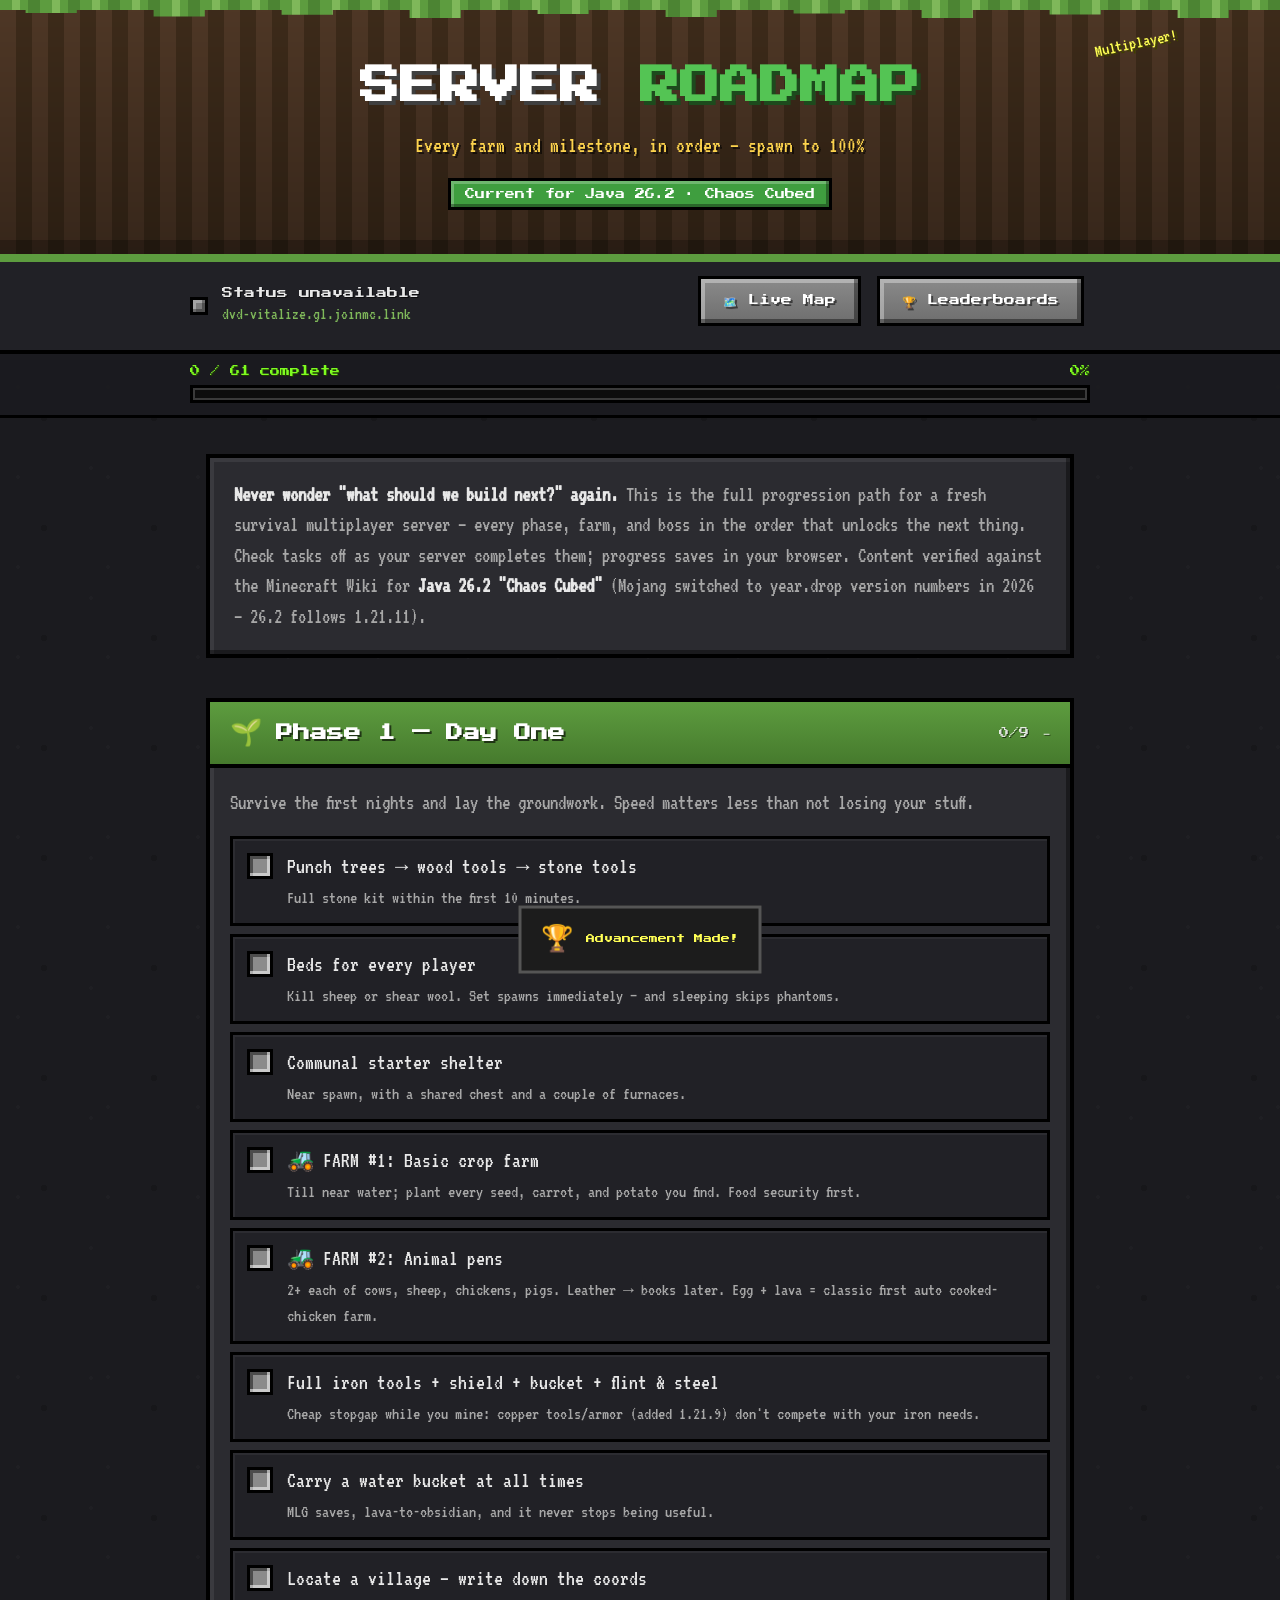
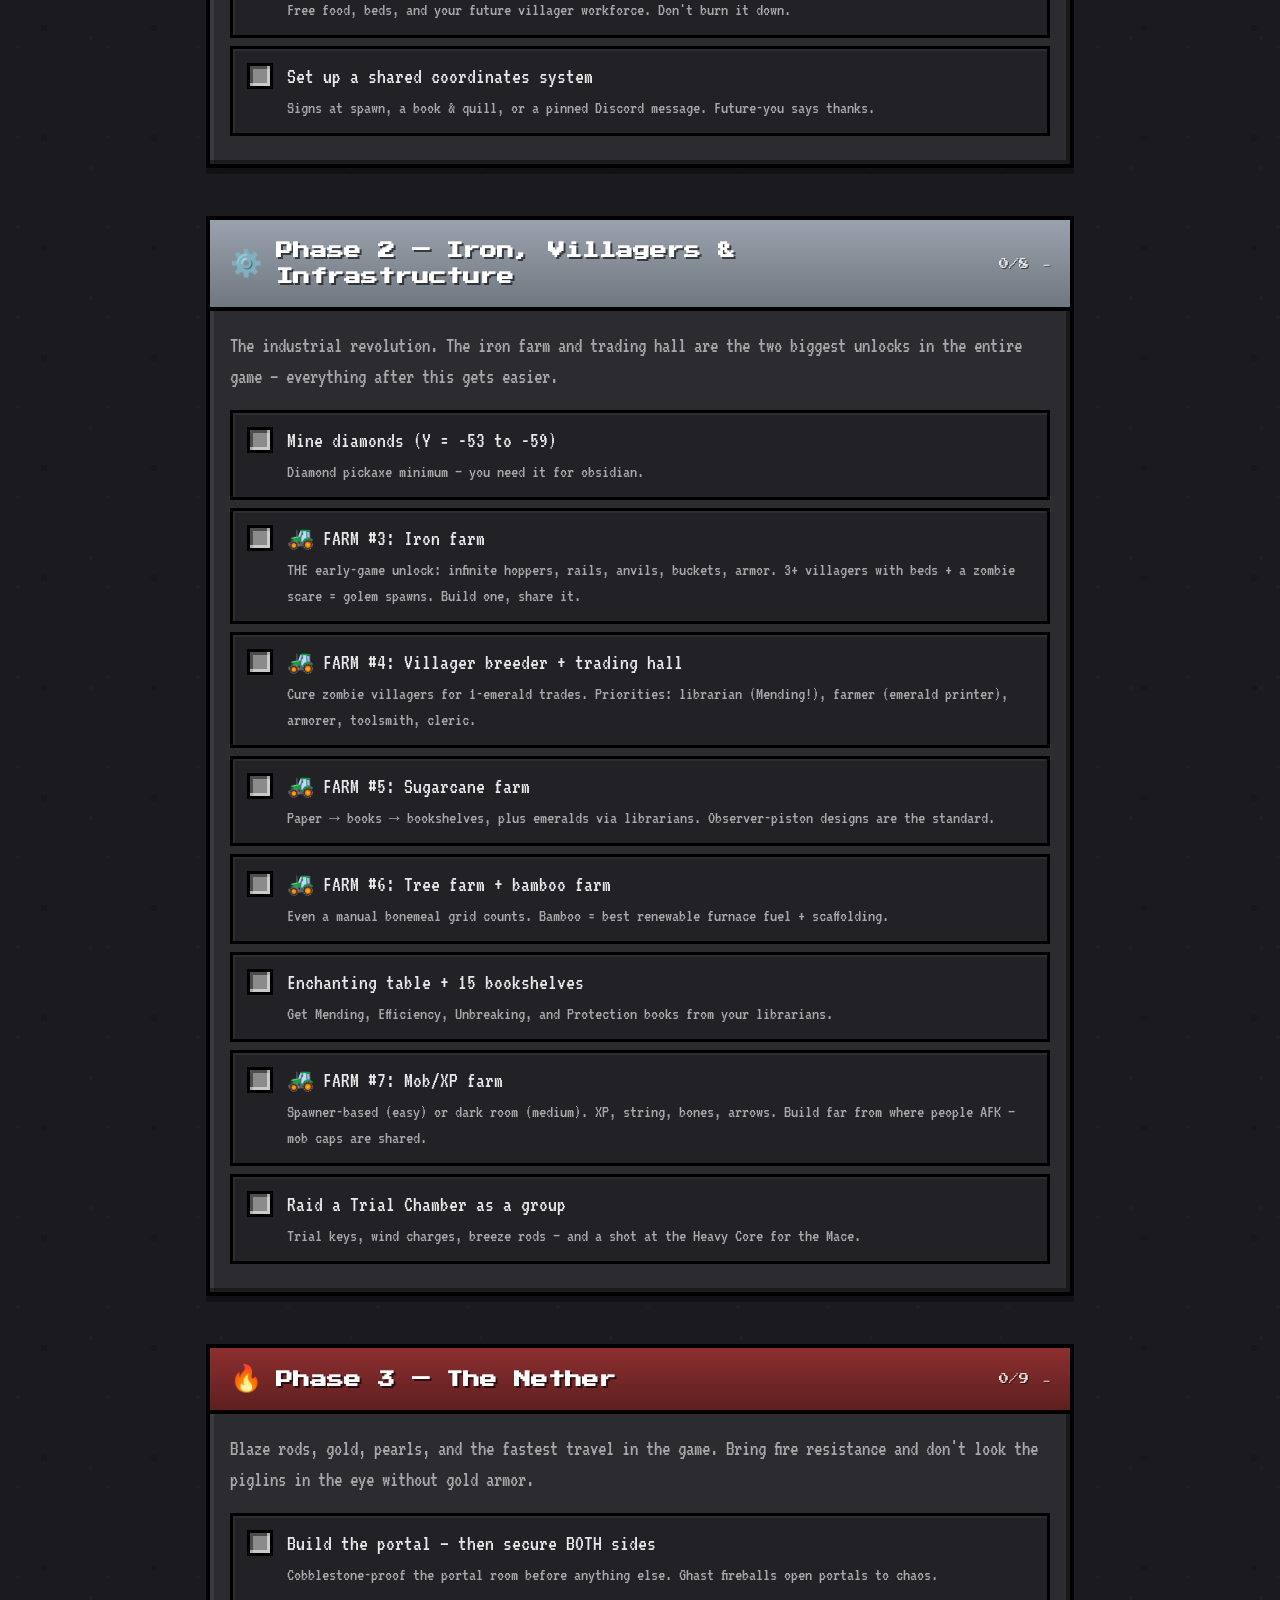
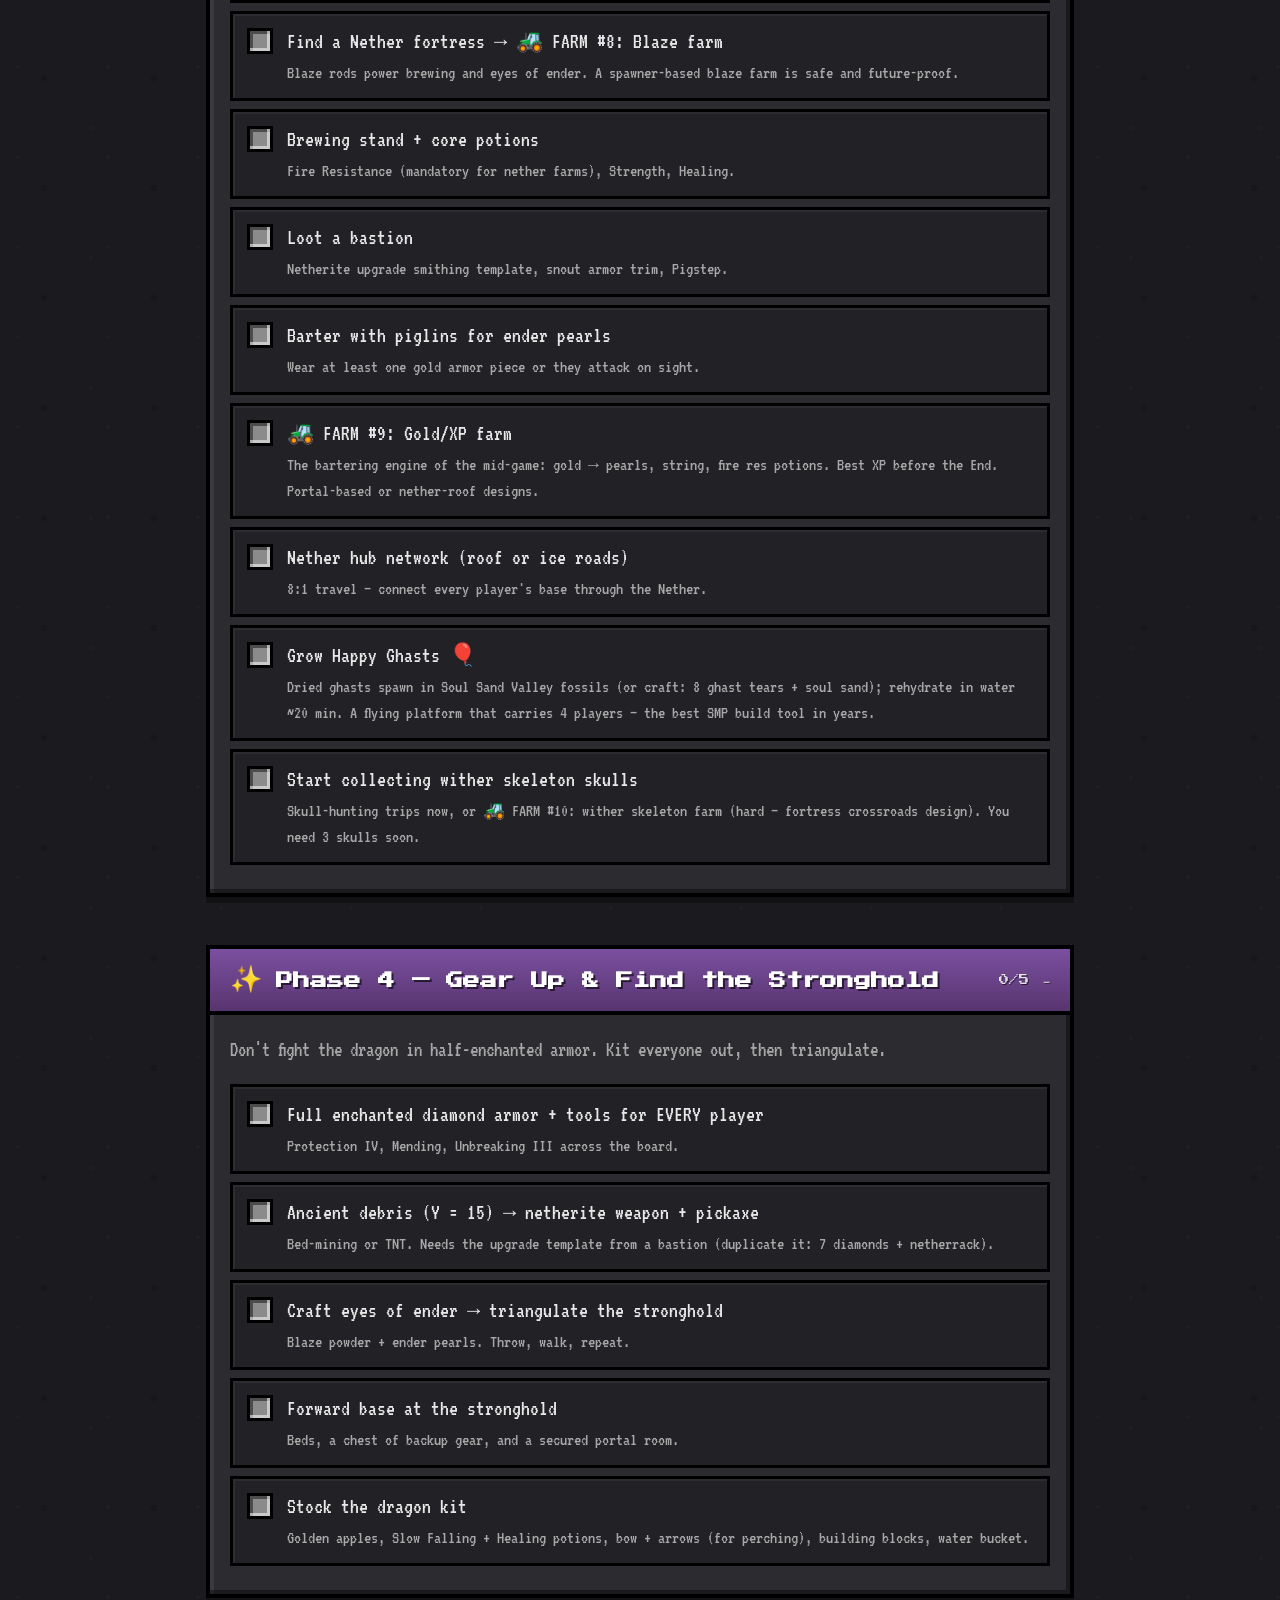
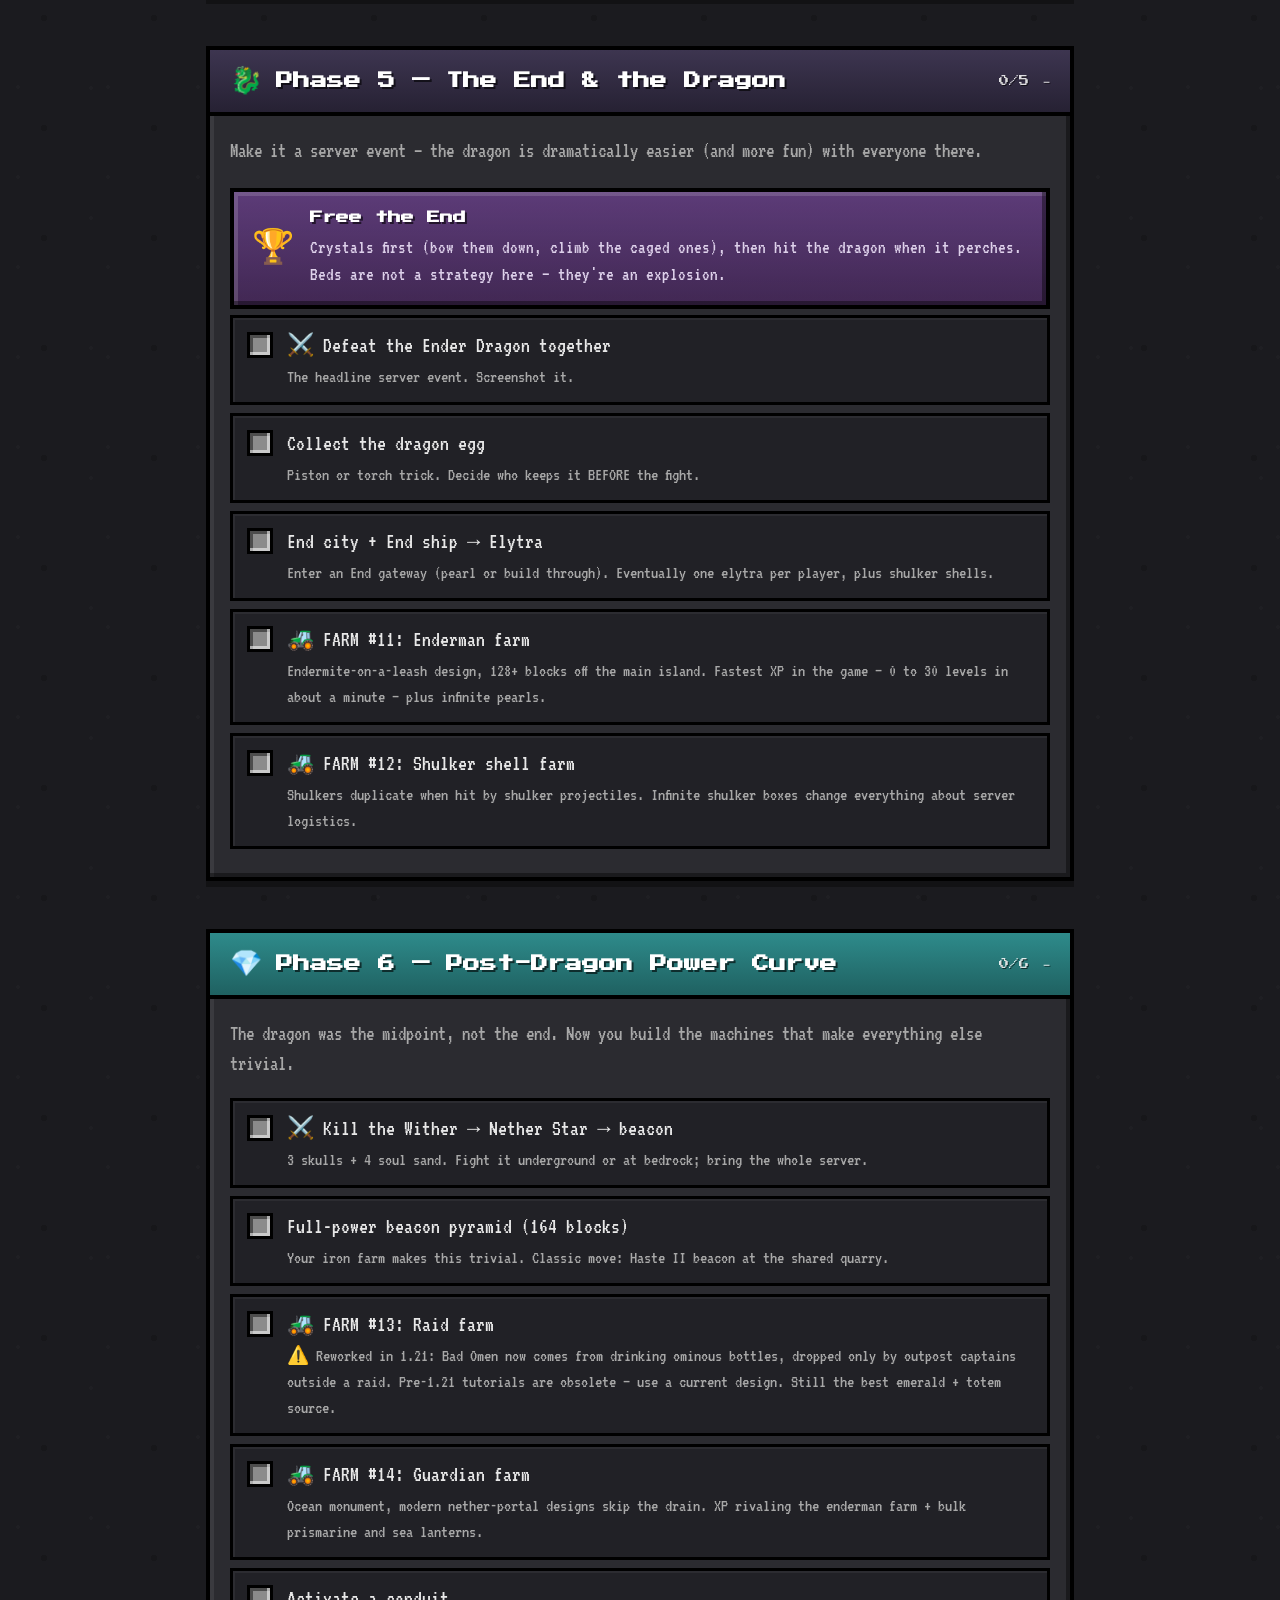
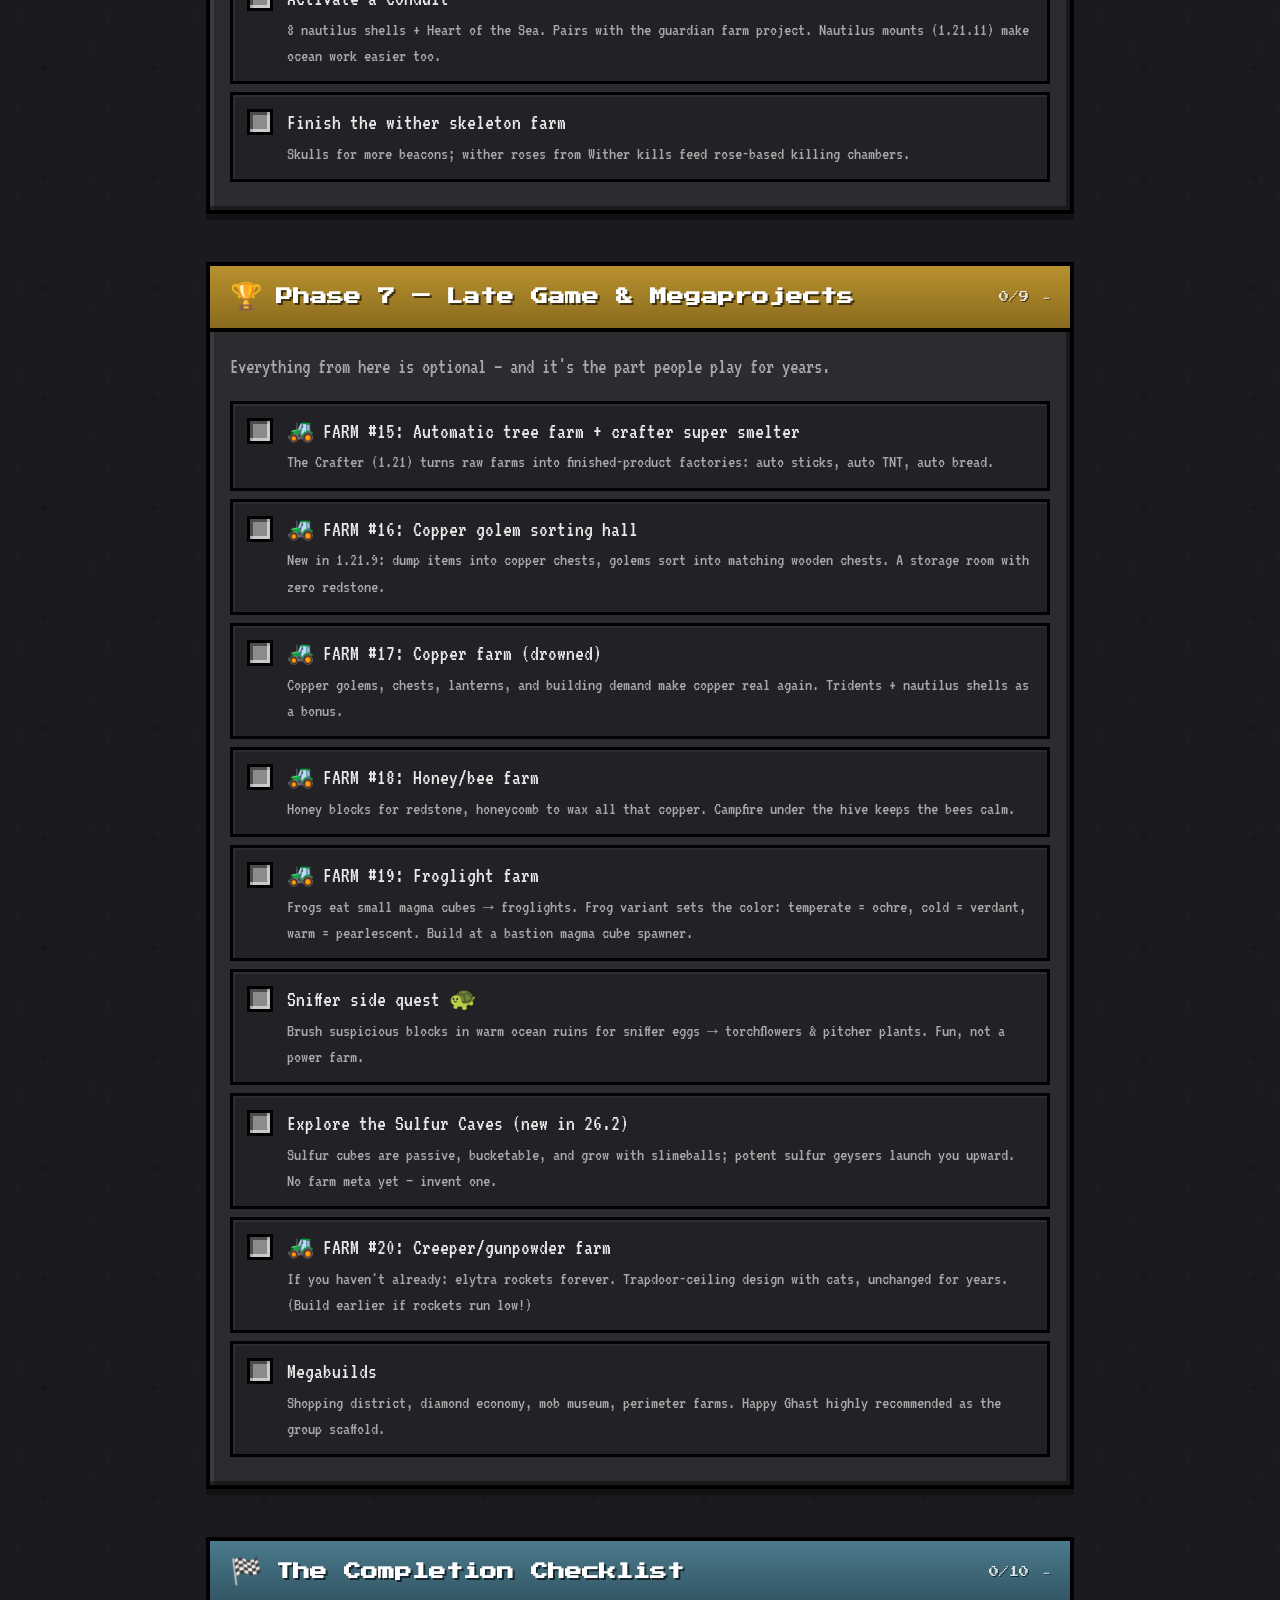
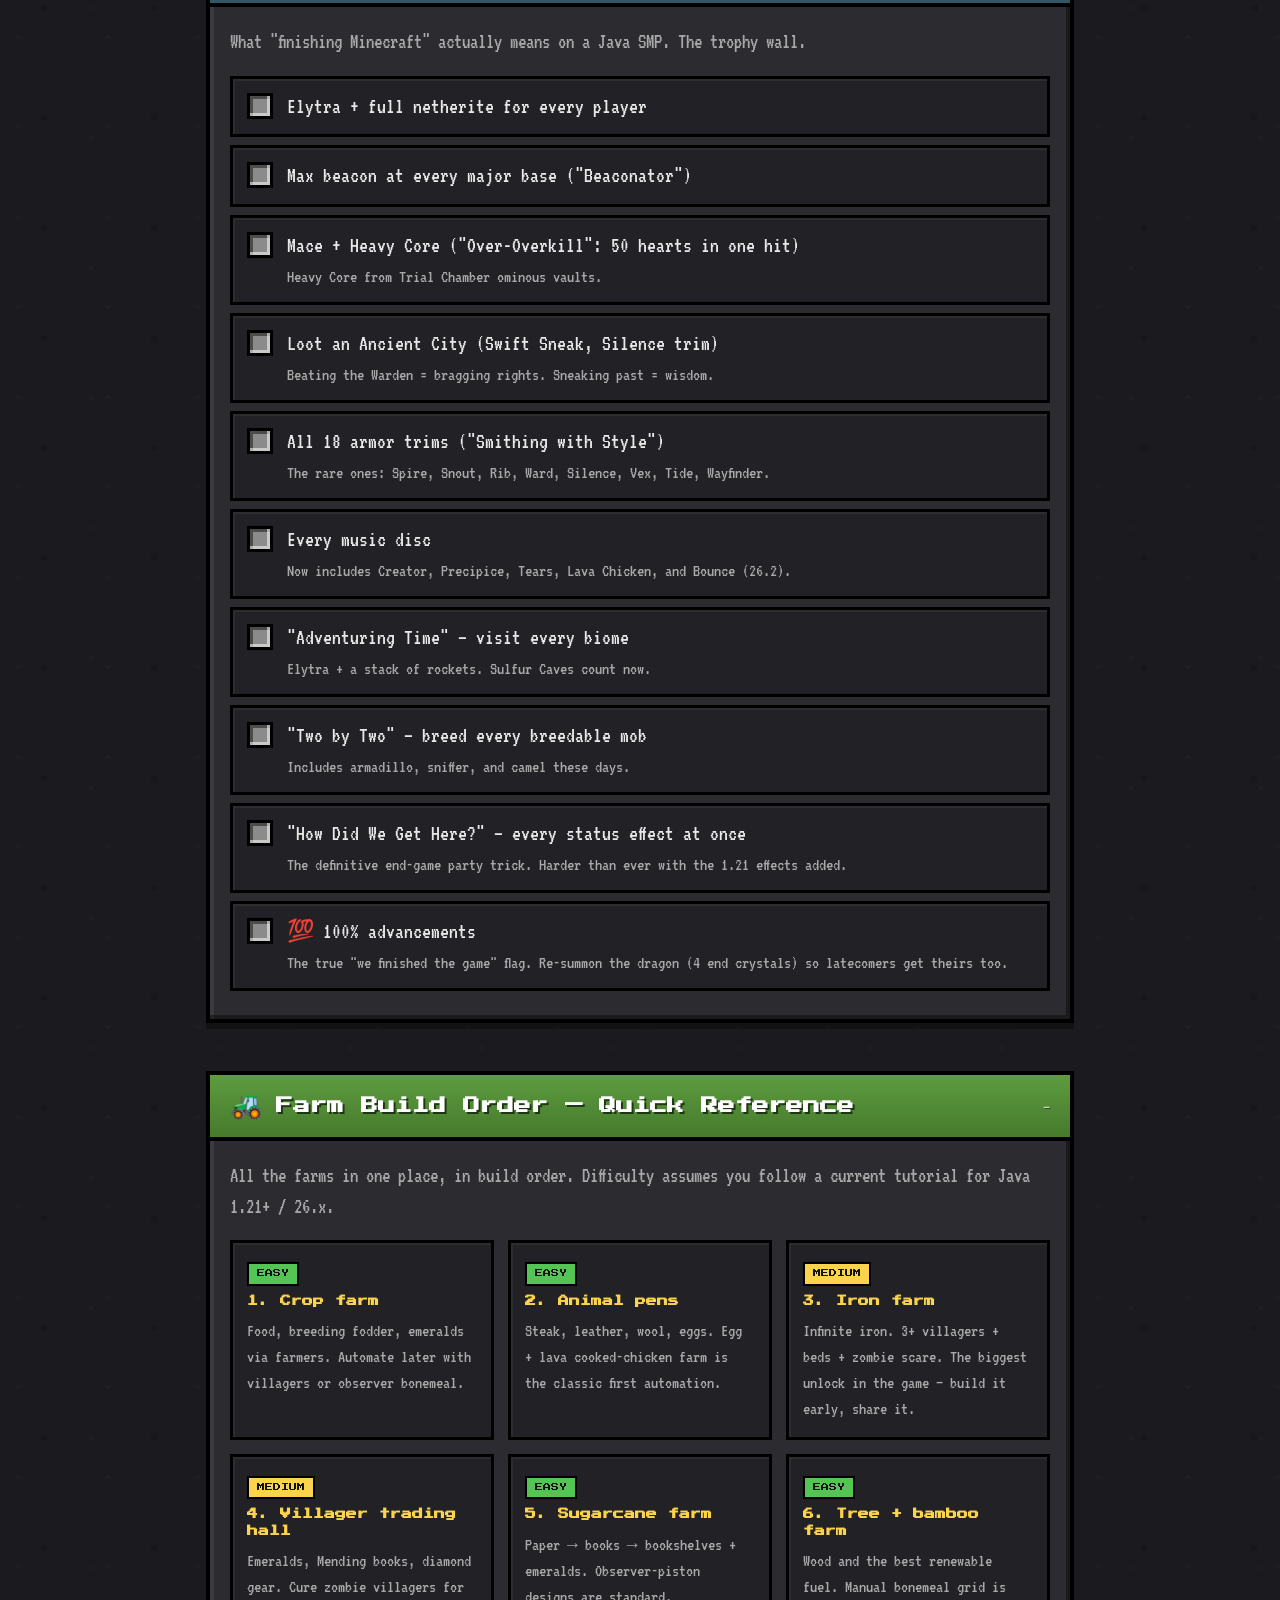
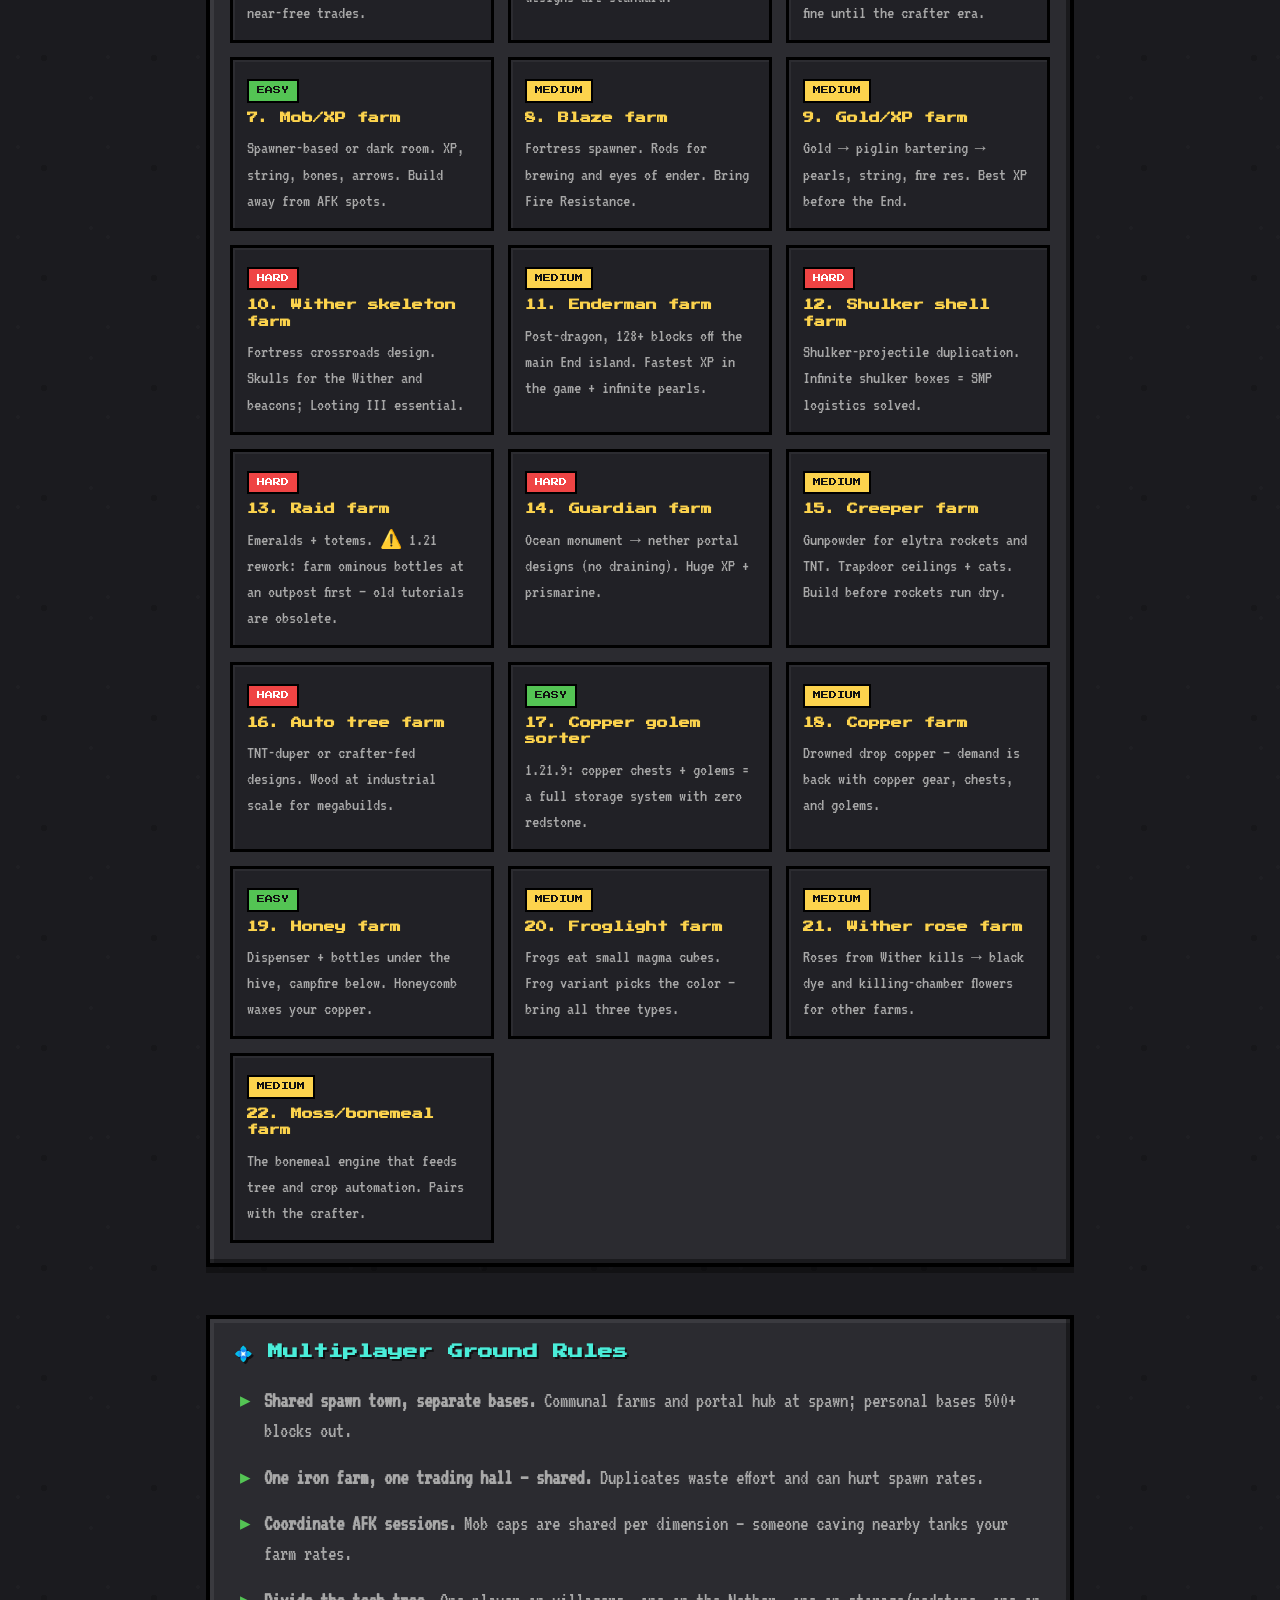
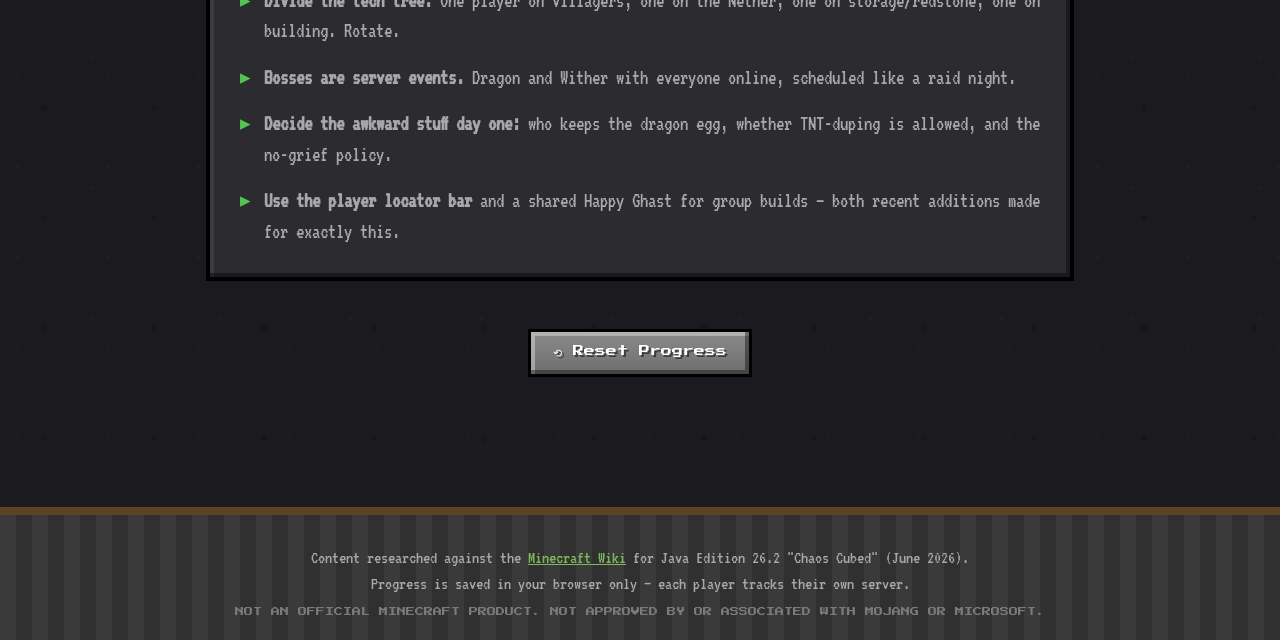
==== commit dcf4268c: "Add server hub: live status, BlueMap link, stats leaderboards - server.js: client-side status widget" ====
--- a/index.html
+++ b/index.html
@@ -19,6 +19,24 @@
   <p class="subtitle">Every farm and milestone, in order — spawn to 100%</p>
   <span class="version-badge">Current for Java 26.2 · Chaos Cubed</span>
 </header>
+
+<!-- ================= SERVER HUB ================= -->
+<section class="server-hub">
+  <div class="hub-inner">
+    <div class="server-status">
+      <span class="status-dot unknown" id="status-dot"></span>
+      <div class="status-text">
+        <div class="status-line" id="status-line">Checking server…</div>
+        <div class="status-sub" id="status-sub"></div>
+        <div class="status-addr" id="server-addr"></div>
+      </div>
+    </div>
+    <div class="hub-links">
+      <a class="mc-button hub-btn" id="map-link" href="#">🗺️ Live Map</a>
+      <a class="mc-button hub-btn" href="stats.html">🏆 Leaderboards</a>
+    </div>
+  </div>
+</section>
 
 <div class="progress-wrap">
   <div class="progress-inner">
@@ -290,5 +308,6 @@
 </footer>
 
 <script src="script.js"></script>
+<script src="server.js"></script>
 </body>
 </html>
--- a/style.css
+++ b/style.css
@@ -137,6 +137,57 @@
   to   { transform: rotate(-12deg) scale(1.08); }
 }
 
+/* ---------- Server hub (status + map/stats links) ---------- */
+
+.server-hub {
+  background: var(--bg-panel-dark);
+  border-bottom: 4px solid #000;
+  padding: 14px 16px;
+}
+
+.hub-inner {
+  max-width: 900px;
+  margin: 0 auto;
+  display: flex;
+  align-items: center;
+  justify-content: space-between;
+  gap: 16px;
+  flex-wrap: wrap;
+}
+
+.server-status {
+  display: flex;
+  align-items: center;
+  gap: 14px;
+}
+
+.status-dot {
+  flex-shrink: 0;
+  width: 18px;
+  height: 18px;
+  border: 3px solid #000;
+  box-shadow: inset -3px -3px 0 rgba(0,0,0,0.35), inset 3px 3px 0 rgba(255,255,255,0.3);
+}
+
+.status-dot.online  { background: var(--mc-green); }
+.status-dot.offline { background: var(--redstone); }
+.status-dot.unknown { background: var(--stone); }
+
+.status-line {
+  font-family: 'Press Start 2P', monospace;
+  font-size: 11px;
+  color: var(--text);
+  text-shadow: 1px 1px 0 rgba(0,0,0,0.6);
+}
+
+.status-sub { font-size: 18px; color: var(--text-dim); }
+
+.status-addr { font-size: 17px; color: var(--grass-light); }
+
+.hub-links { display: flex; gap: 4px; flex-wrap: wrap; }
+
+.hub-btn { text-decoration: none; display: inline-block; }
+
 /* ---------- XP progress bar (sticky) ---------- */
 
 .progress-wrap {
